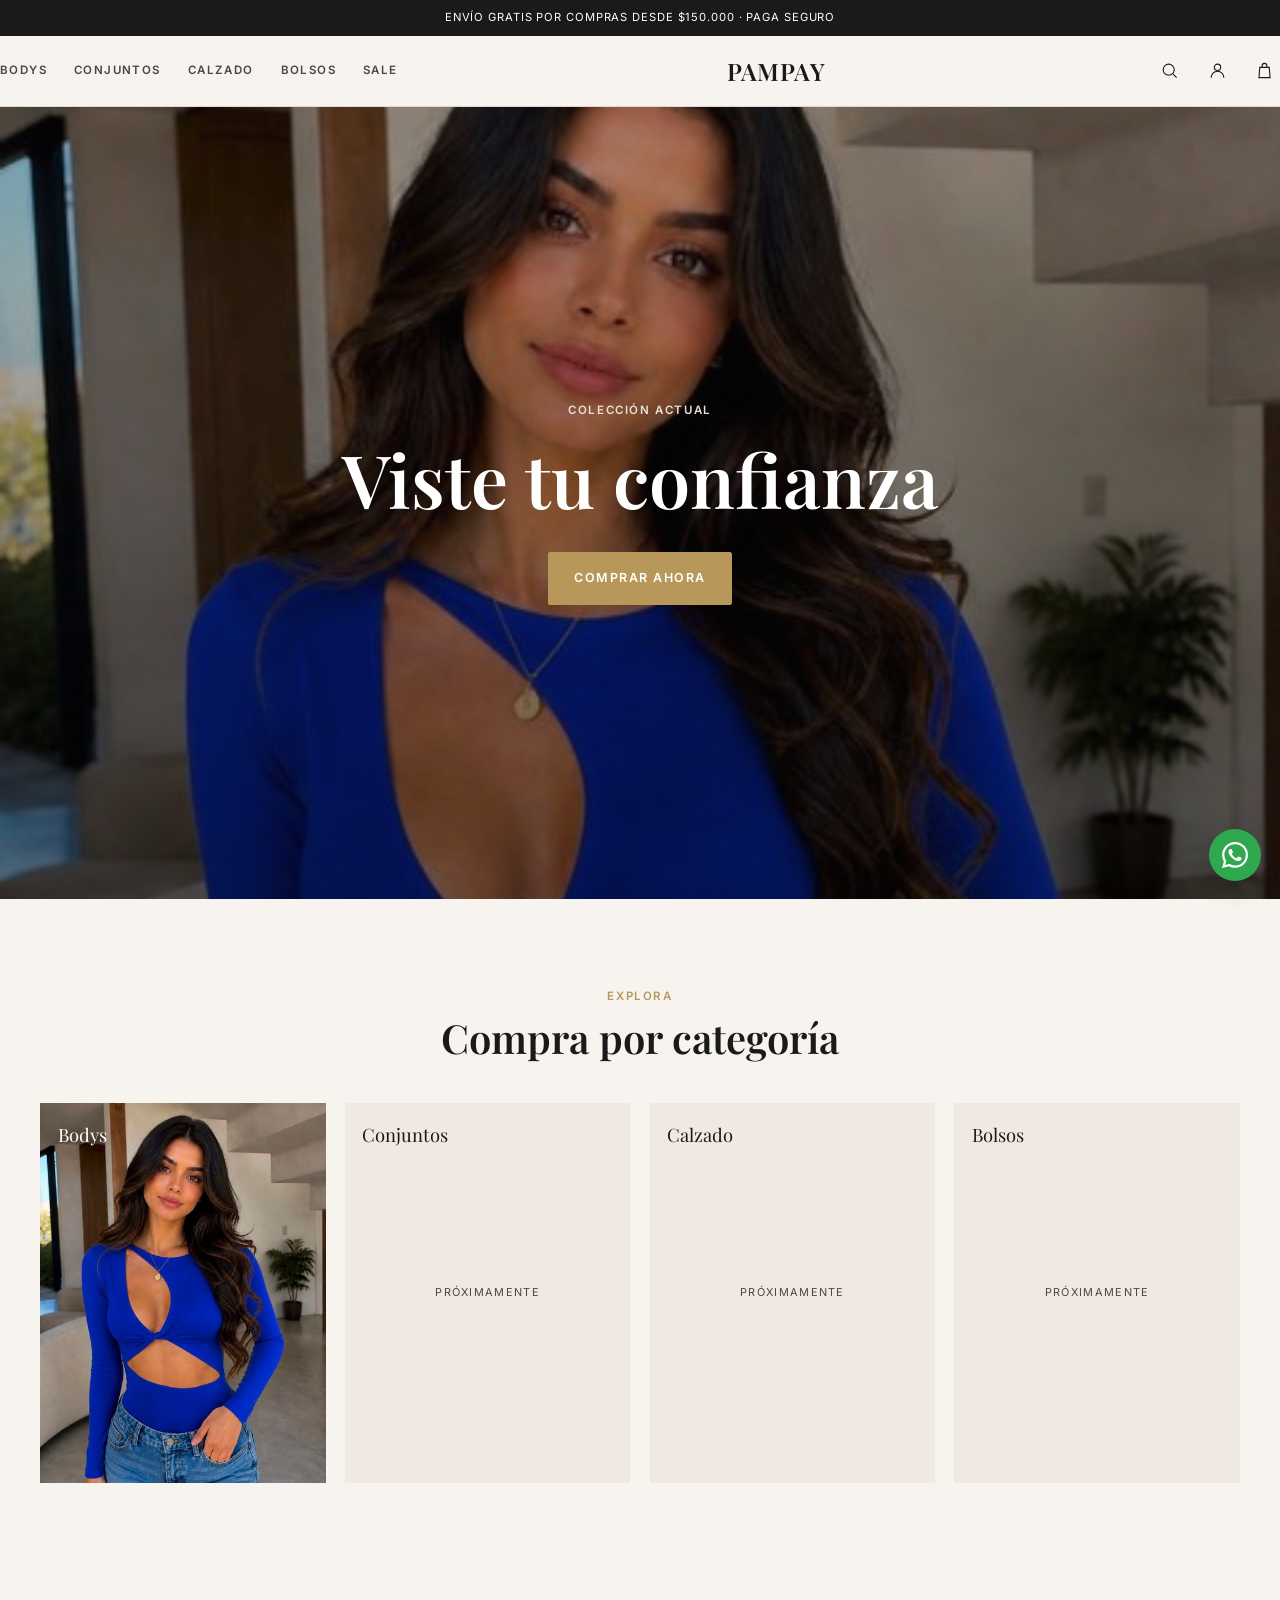
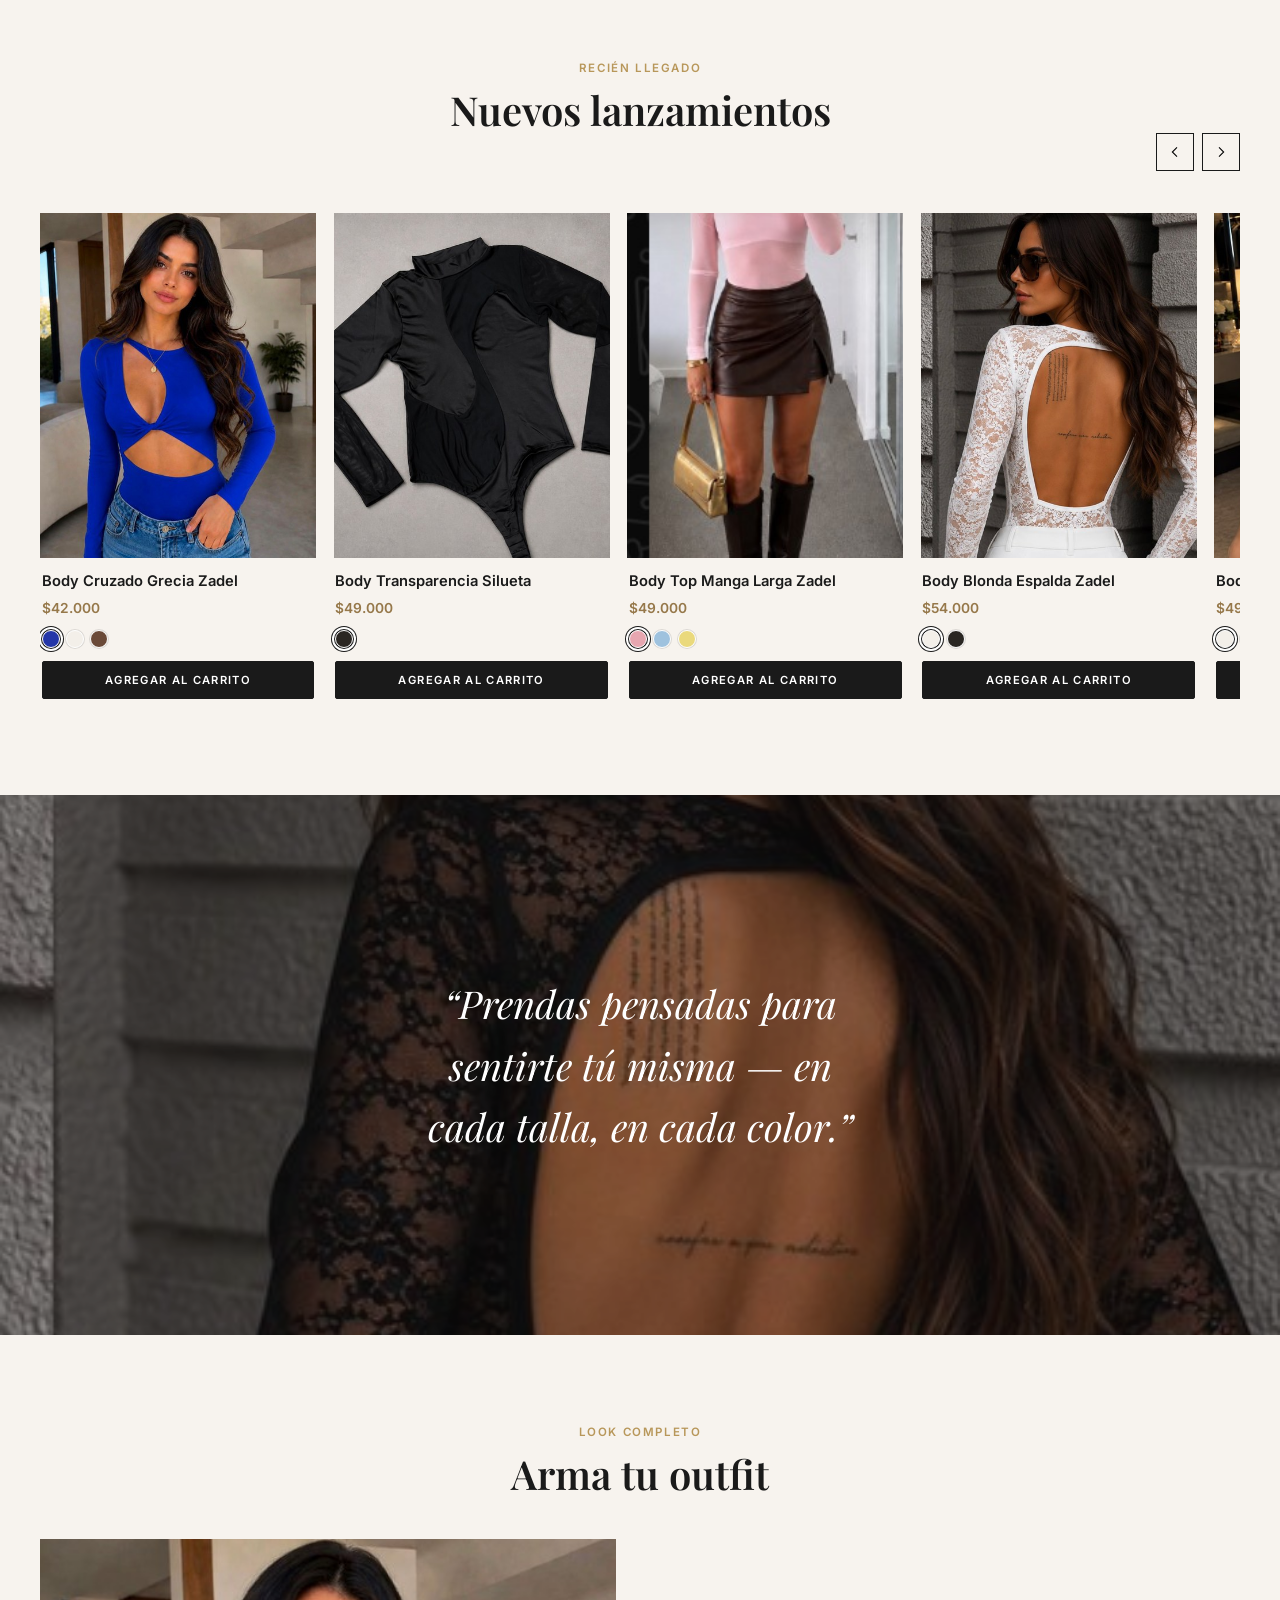
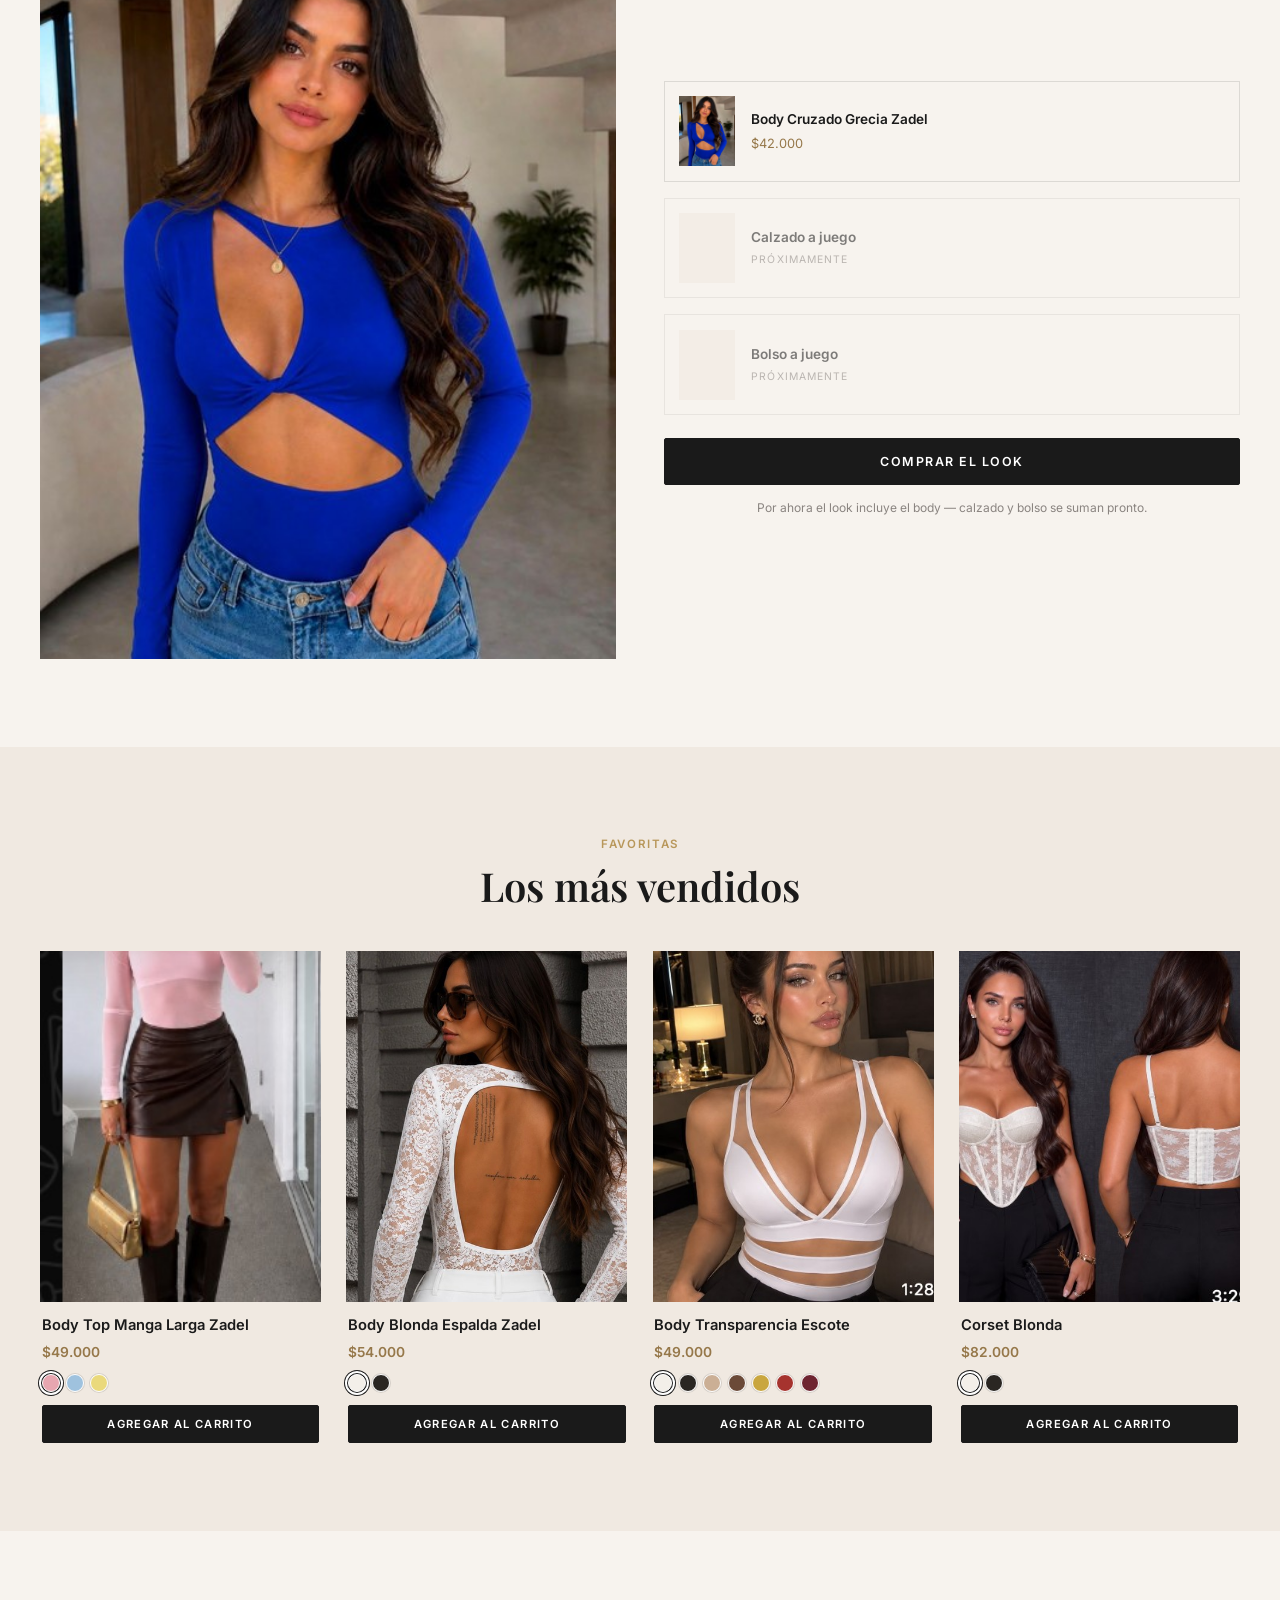
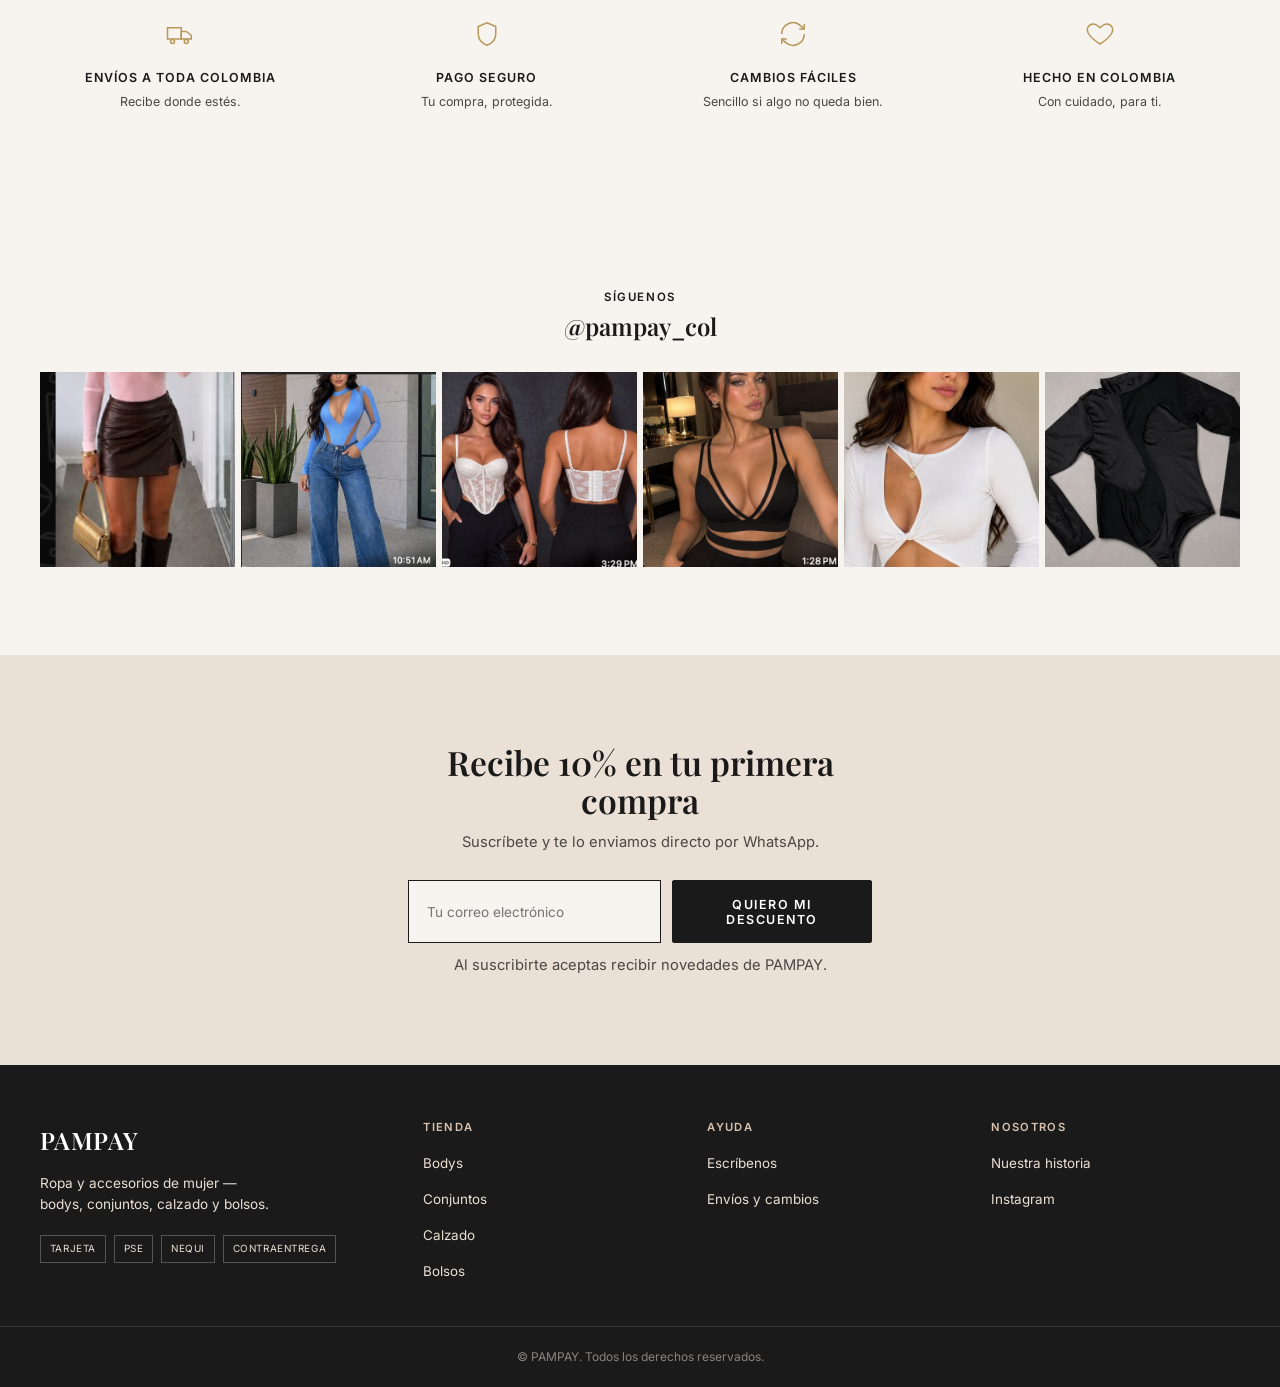
==== index.html @ c7ea90ad "Rediseño premium PAMPAY: cart, checkout, categorías y páginas de producto" ====
<!doctype html>
<html lang="es">
<head>
<meta charset="UTF-8">
<meta name="viewport" content="width=device-width, initial-scale=1.0">
<title>PAMPAY — Bodys, conjuntos, calzado y bolsos</title>
<meta name="description" content="PAMPAY — ropa y accesorios de mujer en Colombia. Bodys, conjuntos, calzado y bolsos. Envíos a todo el país.">
<link rel="preconnect" href="https://fonts.googleapis.com">
<link rel="preconnect" href="https://fonts.gstatic.com" crossorigin>
<link rel="stylesheet" href="https://fonts.googleapis.com/css2?family=Playfair+Display:ital,wght@0,500;0,600;1,500;1,600&family=Inter:wght@400;500;600;700&display=swap">
<link rel="stylesheet" href="assets/css/style.css?v=3">
</head>
<body>
<svg style="display:none" aria-hidden="true">
  <symbol id="ic-whatsapp" viewBox="0 0 24 24"><path d="M17.472 14.382c-.297-.149-1.758-.867-2.03-.967-.273-.099-.471-.148-.67.15-.197.297-.767.966-.94 1.164-.173.199-.347.223-.644.075-.297-.15-1.255-.463-2.39-1.475-.883-.788-1.48-1.761-1.653-2.059-.173-.297-.018-.458.13-.606.134-.133.298-.347.446-.52.149-.174.198-.298.298-.497.099-.198.05-.371-.025-.52-.075-.149-.669-1.612-.916-2.207-.242-.579-.487-.5-.669-.51-.173-.008-.371-.01-.57-.01-.198 0-.52.074-.792.372-.272.297-1.04 1.016-1.04 2.479 0 1.462 1.065 2.875 1.213 3.074.149.198 2.096 3.2 5.077 4.487.709.306 1.262.489 1.694.625.712.227 1.36.195 1.871.118.571-.085 1.758-.719 2.006-1.413.248-.694.248-1.289.173-1.413-.074-.124-.272-.198-.57-.347m-5.421 7.403h-.004a9.87 9.87 0 01-5.031-1.378l-.361-.214-3.741.982.998-3.648-.235-.374a9.86 9.86 0 01-1.51-5.26c.001-5.45 4.436-9.884 9.888-9.884 2.64 0 5.122 1.03 6.988 2.898a9.825 9.825 0 012.893 6.994c-.003 5.45-4.437 9.884-9.885 9.884m8.413-18.297A11.815 11.815 0 0012.05 0C5.495 0 .16 5.335.157 11.892c0 2.096.547 4.142 1.588 5.945L.057 24l6.305-1.654a11.882 11.882 0 005.683 1.448h.005c6.554 0 11.89-5.335 11.893-11.893a11.821 11.821 0 00-3.48-8.413" fill="currentColor" stroke="none"/></symbol>
  <symbol id="ic-search" viewBox="0 0 24 24"><circle cx="11" cy="11" r="7"/><path d="M21 21l-4.3-4.3"/></symbol>
  <symbol id="ic-user" viewBox="0 0 24 24"><circle cx="12" cy="8" r="4"/><path d="M4 21c0-4.4 3.6-8 8-8s8 3.6 8 8"/></symbol>
  <symbol id="ic-bag" viewBox="0 0 24 24"><path d="M6 8h12l1 13H5L6 8z"/><path d="M9 8V6a3 3 0 016 0v2"/></symbol>
  <symbol id="ic-arrow-l" viewBox="0 0 24 24"><path d="M15 5l-7 7 7 7"/></symbol>
  <symbol id="ic-arrow-r" viewBox="0 0 24 24"><path d="M9 5l7 7-7 7"/></symbol>
  <symbol id="ic-truck" viewBox="0 0 24 24"><path d="M2 7h11v9H2z"/><path d="M13 10h4l4 3v3h-8z"/><circle cx="6" cy="18" r="1.6"/><circle cx="17" cy="18" r="1.6"/></symbol>
  <symbol id="ic-shield" viewBox="0 0 24 24"><path d="M12 3l7 3v6c0 4.5-3 7.5-7 9-4-1.5-7-4.5-7-9V6l7-3z"/></symbol>
  <symbol id="ic-refresh" viewBox="0 0 24 24"><path d="M3 12a9 9 0 0115-6.7L21 8"/><path d="M21 4v4h-4"/><path d="M21 12a9 9 0 01-15 6.7L3 16"/><path d="M3 20v-4h4"/></symbol>
  <symbol id="ic-heart" viewBox="0 0 24 24"><path d="M12 20s-7-4.4-9.5-8.8C1 8 2.4 4.5 6 4c2-.3 3.6.7 6 3 2.4-2.3 4-3.3 6-3 3.6.5 5 4 3.5 7.2C19 15.6 12 20 12 20z"/></symbol>
</svg>

<div class="announce"><p>Envío gratis por compras desde $150.000 · Paga seguro</p></div>

<header class="site">
  <div class="wrap topbar">
    <div class="side">
      <button class="menu-toggle" id="menuToggle" aria-label="Menú"><span></span><span></span><span></span></button>
      <nav class="links">
        <a href="categoria.html?cat=bodys" data-cat="bodys">Bodys</a>
        <a href="categoria.html?cat=conjuntos" data-cat="conjuntos">Conjuntos</a>
        <a href="categoria.html?cat=calzado" data-cat="calzado">Calzado</a>
        <a href="categoria.html?cat=bolsos" data-cat="bolsos">Bolsos</a>
        <a href="categoria.html?cat=sale" data-cat="sale">Sale</a>
      </nav>
    </div>
    <a class="brandmark" href="index.html">PAMPAY</a>
    <div class="side icons">
      <button class="icon-btn" id="searchToggle" aria-label="Buscar"><svg><use href="#ic-search"/></svg></button>
      <button class="icon-btn" id="accountBtn" aria-label="Cuenta"><svg><use href="#ic-user"/></svg></button>
      <button class="icon-btn" id="cartOpenBtn" aria-label="Carrito"><svg><use href="#ic-bag"/></svg><span class="cart-count" id="cartCount">0</span></button>
    </div>
  </div>
  <div class="wrap mobile-menu" id="mobileMenu">
    <a href="categoria.html?cat=bodys">Bodys</a>
    <a href="categoria.html?cat=conjuntos">Conjuntos</a>
    <a href="categoria.html?cat=calzado">Calzado</a>
    <a href="categoria.html?cat=bolsos">Bolsos</a>
    <a href="categoria.html?cat=sale">Sale</a>
  </div>
  <div class="wrap search-panel" id="searchPanel">
    <input type="text" id="searchInput" placeholder="Buscar productos…">
    <div class="search-results" id="searchResults"></div>
  </div>
</header>

<section class="hero" style="padding:0;">
  <img class="hero-bg" src="assets/img/productos/cruzado-grecia-azul.jpg" alt="">
  <div class="hero-content">
    <span class="eyebrow">Colección actual</span>
    <h1>Viste tu confianza</h1>
    <a class="btn gold" href="#catalogo">Comprar ahora</a>
  </div>
</section>

<section id="categorias">
  <div class="wrap">
    <div class="sec-head">
      <span class="eyebrow">Explora</span>
      <h2>Compra por categoría</h2>
    </div>
    <div class="cat-grid" id="categoryGrid"></div>
  </div>
</section>

<section id="catalogo">
  <div class="wrap">
    <div class="sec-head" style="margin-bottom:0;">
      <span class="eyebrow">Recién llegado</span>
      <h2>Nuevos lanzamientos</h2>
    </div>
    <div class="carousel-nav">
      <button id="carouselPrev" aria-label="Anterior"><svg><use href="#ic-arrow-l"/></svg></button>
      <button id="carouselNext" aria-label="Siguiente"><svg><use href="#ic-arrow-r"/></svg></button>
    </div>
    <div class="carousel-wrap">
      <div class="carousel" id="newLaunches"></div>
    </div>
  </div>
</section>

<section class="editorial" style="padding:0;">
  <img src="assets/img/productos/blonda-espalda-negro.jpg" alt="Campaña PAMPAY">
  <blockquote>“Prendas pensadas para sentirte tú misma — en cada talla, en cada color.”</blockquote>
</section>

<section id="outfit">
  <div class="wrap">
    <div class="sec-head" style="margin-bottom:0;">
      <span class="eyebrow">Look completo</span>
      <h2>Arma tu outfit</h2>
    </div>
    <div class="outfit">
      <div class="outfit-photo"><img id="outfitPhoto" src="" alt=""></div>
      <div>
        <div class="outfit-items">
          <div class="outfit-item" id="outfitBodyItem"></div>
          <div class="outfit-item soon">
            <div style="width:56px;height:70px;background:var(--cream-deep);"></div>
            <div><div class="oi-name">Calzado a juego</div><div class="oi-soon">Próximamente</div></div>
          </div>
          <div class="outfit-item soon">
            <div style="width:56px;height:70px;background:var(--cream-deep);"></div>
            <div><div class="oi-name">Bolso a juego</div><div class="oi-soon">Próximamente</div></div>
          </div>
        </div>
        <button class="btn primary block" id="outfitBuyBtn" style="margin-top:1.4rem;">Comprar el look</button>
        <p class="pdp-note">Por ahora el look incluye el body — calzado y bolso se suman pronto.</p>
      </div>
    </div>
  </div>
</section>

<section id="bestsellers" style="background:var(--cream-deep);">
  <div class="wrap">
    <div class="sec-head">
      <span class="eyebrow">Favoritas</span>
      <h2>Los más vendidos</h2>
    </div>
    <div class="product-grid" id="bestsellersGrid"></div>
  </div>
</section>

<section id="beneficios">
  <div class="wrap">
    <div class="benefits">
      <div class="benefit"><svg><use href="#ic-truck"/></svg><h4>Envíos a toda Colombia</h4><p>Recibe donde estés.</p></div>
      <div class="benefit"><svg><use href="#ic-shield"/></svg><h4>Pago seguro</h4><p>Tu compra, protegida.</p></div>
      <div class="benefit"><svg><use href="#ic-refresh"/></svg><h4>Cambios fáciles</h4><p>Sencillo si algo no queda bien.</p></div>
      <div class="benefit"><svg><use href="#ic-heart"/></svg><h4>Hecho en Colombia</h4><p>Con cuidado, para ti.</p></div>
    </div>
  </div>
</section>

<section id="instagram">
  <div class="wrap">
    <div class="insta-head">
      <span class="eyebrow">Síguenos</span>
      <h2><a href="https://instagram.com/pampay_col" target="_blank" rel="noopener">@pampay_col</a></h2>
    </div>
    <div class="insta-grid" id="instaGrid">
      <a href="https://instagram.com/pampay_col" target="_blank" rel="noopener"><img src="assets/img/productos/top-manga-larga-rosa.jpg" alt=""></a>
      <a href="https://instagram.com/pampay_col" target="_blank" rel="noopener"><img src="assets/img/productos/manga-larga-mayatex-azul.jpg" alt=""></a>
      <a href="https://instagram.com/pampay_col" target="_blank" rel="noopener"><img src="assets/img/productos/corset-blonda-blanco.jpg" alt=""></a>
      <a href="https://instagram.com/pampay_col" target="_blank" rel="noopener"><img src="assets/img/productos/transparencia-escote-negro.jpg" alt=""></a>
      <a href="https://instagram.com/pampay_col" target="_blank" rel="noopener"><img src="assets/img/productos/cruzado-grecia-blanco.jpg" alt=""></a>
      <a href="https://instagram.com/pampay_col" target="_blank" rel="noopener"><img src="assets/img/productos/transparencia-silueta-negro.jpg" alt=""></a>
    </div>
  </div>
</section>

<section class="newsletter">
  <div class="wrap newsletter-inner">
    <h2>Recibe 10% en tu primera compra</h2>
    <p>Suscríbete y te lo enviamos directo por WhatsApp.</p>
    <form class="newsletter-form" id="newsletterForm">
      <input type="email" id="newsletterEmail" placeholder="Tu correo electrónico" required>
      <button class="btn primary" type="submit">Quiero mi descuento</button>
    </form>
    <p class="newsletter-note">Al suscribirte aceptas recibir novedades de PAMPAY.</p>
  </div>
</section>

<footer class="site">
  <div class="wrap foot-grid">
    <div class="foot-brand">
      <div class="brandmark">PAMPAY</div>
      <p>Ropa y accesorios de mujer — bodys, conjuntos, calzado y bolsos.</p>
      <div class="foot-payments">
        <span>Tarjeta</span><span>PSE</span><span>Nequi</span><span>Contraentrega</span>
      </div>
    </div>
    <div>
      <h4>Tienda</h4>
      <ul>
        <li><a href="categoria.html?cat=bodys">Bodys</a></li>
        <li><a href="categoria.html?cat=conjuntos">Conjuntos</a></li>
        <li><a href="categoria.html?cat=calzado">Calzado</a></li>
        <li><a href="categoria.html?cat=bolsos">Bolsos</a></li>
      </ul>
    </div>
    <div>
      <h4>Ayuda</h4>
      <ul>
        <li><a href="#" id="supportWaBtn" target="_blank" rel="noopener">Escríbenos</a></li>
        <li><a href="checkout.html">Envíos y cambios</a></li>
      </ul>
    </div>
    <div>
      <h4>Nosotros</h4>
      <ul>
        <li><a href="#">Nuestra historia</a></li>
        <li><a href="https://instagram.com/pampay_col" target="_blank" rel="noopener">Instagram</a></li>
      </ul>
    </div>
  </div>
  <div class="wrap foot-bottom">© PAMPAY. Todos los derechos reservados.</div>
</footer>

<a class="wa-float" id="waFloat" href="#" target="_blank" rel="noopener" aria-label="Escríbenos por WhatsApp">
  <svg viewBox="0 0 24 24" aria-hidden="true"><use href="#ic-whatsapp"/></svg>
</a>

<script src="assets/js/products.js?v=3"></script>
<script src="assets/js/cart.js?v=1"></script>
<script src="assets/js/render.js?v=1"></script>
<script src="assets/js/chrome.js?v=1"></script>
<script src="assets/js/main.js?v=3"></script>
</body>
</html>
---- assets/css/style.css ----
/* ============================================================
   PAMPAY — sistema de diseño premium/minimalista
   Paleta: crema / negro suave / nude / dorado. Mobile-first.
   ============================================================ */

:root{
  --cream:#F7F3EE;
  --cream-deep:#F0E9E1;
  --white:#FFFFFF;
  --ink:#1A1A1A;
  --ink-soft:#4A4744;
  --ink-faint:#8A8480;
  --nude:#D9C3B0;
  --nude-soft:#EAE0D5;
  --gold:#B8975A;
  --gold-deep:#96784A;
  --line:rgba(26,26,26,0.12);
  --line-soft:rgba(26,26,26,0.08);
  --danger:#8A3B2E;
  --radius:2px;
  --ease:cubic-bezier(.4,0,.2,1);
}

*{box-sizing:border-box;}
html{scroll-behavior:smooth;}
@media (prefers-reduced-motion: reduce){ html{scroll-behavior:auto;} }

body{
  margin:0; background:var(--cream); color:var(--ink);
  font-family:'Inter', -apple-system, BlinkMacSystemFont, 'Segoe UI', sans-serif;
  line-height:1.6; -webkit-font-smoothing:antialiased;
}
h1,h2,h3,h4{
  font-family:'Playfair Display', Georgia, serif; font-weight:600; margin:0;
  color:var(--ink); letter-spacing:0; line-height:1.15;
}
p{margin:0;}
a{color:inherit; text-decoration:none;}
img{max-width:100%; display:block;}
button{font-family:inherit;}
.wrap{max-width:1280px; margin:0 auto; padding:0 1.1rem;}
@media (min-width:768px){ .wrap{padding:0 2rem;} }
@media (min-width:1200px){ .wrap{padding:0 2.5rem;} }

.eyebrow, .uppercase{
  text-transform:uppercase; letter-spacing:.14em; font-size:.72rem; font-weight:600;
}

/* ---------- botones ---------- */
.btn{
  font-family:'Inter', sans-serif; font-weight:600; font-size:.78rem;
  text-transform:uppercase; letter-spacing:.12em;
  padding:.95rem 1.6rem; border-radius:var(--radius); border:1px solid var(--ink);
  cursor:pointer; display:inline-flex; align-items:center; justify-content:center; gap:.6rem;
  transition:background .3s var(--ease), color .3s var(--ease), border-color .3s var(--ease), opacity .3s var(--ease);
  background:transparent; color:var(--ink);
}
.btn.primary{background:var(--ink); color:var(--white);}
.btn.primary:hover{background:#000;}
.btn.gold{background:var(--gold); border-color:var(--gold); color:var(--white);}
.btn.gold:hover{background:var(--gold-deep); border-color:var(--gold-deep);}
.btn.ghost{background:transparent; color:var(--ink); border-color:var(--ink);}
.btn.ghost:hover{background:var(--ink); color:var(--white);}
.btn.on-dark{border-color:var(--white); color:var(--white);}
.btn.on-dark:hover{background:var(--white); color:var(--ink);}
.btn.block{width:100%;}
.btn.sm{padding:.7rem 1.1rem; font-size:.7rem;}
.btn:disabled{opacity:.45; cursor:not-allowed;}
.btn:disabled:hover{background:transparent; color:var(--ink);}

/* ============================================================
   Barra de anuncio
   ============================================================ */
.announce{background:var(--ink); color:var(--white); text-align:center; padding:.55rem 1rem;}
.announce p{font-size:.7rem; letter-spacing:.08em; text-transform:uppercase;}

/* ============================================================
   Header
   ============================================================ */
header.site{
  position:sticky; top:0; z-index:60; background:var(--cream);
  border-bottom:1px solid var(--line); transition:box-shadow .3s var(--ease);
}
header.site.scrolled{box-shadow:0 6px 20px rgba(26,26,26,0.06);}
.topbar{display:flex; align-items:center; justify-content:space-between; padding:1rem 0; gap:1rem; position:relative;}
.topbar .side{display:flex; align-items:center; gap:1.4rem; min-width:0;}
.topbar .side.icons{gap:1.1rem;}

.menu-toggle{display:flex; flex-direction:column; gap:5px; background:none; border:none; cursor:pointer; padding:.3rem;}
.menu-toggle span{width:22px; height:1.5px; background:var(--ink); display:block;}
@media (min-width:960px){ .menu-toggle{display:none;} }

nav.links{display:none; gap:1.7rem; align-items:center;}
nav.links a{font-size:.72rem; font-weight:600; text-transform:uppercase; letter-spacing:.12em; color:var(--ink-soft); padding:.3rem 0; border-bottom:1px solid transparent; transition:color .3s var(--ease), border-color .3s var(--ease);}
nav.links a:hover, nav.links a.active{color:var(--ink); border-color:var(--gold);}
@media (min-width:960px){ nav.links{display:flex;} }

.brandmark{font-family:'Playfair Display', serif; font-weight:600; font-size:1.5rem; letter-spacing:.02em; color:var(--ink); white-space:nowrap;}

.icon-btn{background:none; border:none; cursor:pointer; padding:.35rem; color:var(--ink); position:relative; display:inline-flex;}
.icon-btn svg{width:19px; height:19px; stroke:currentColor; fill:none; stroke-width:1.4;}
.cart-count{
  position:absolute; top:-4px; right:-6px; background:var(--gold); color:var(--white);
  font-size:.62rem; font-weight:700; width:16px; height:16px; border-radius:50%;
  display:flex; align-items:center; justify-content:center;
}

/* menú móvil desplegable */
.mobile-menu{display:none; flex-direction:column; padding:0 0 1.2rem; border-top:1px solid var(--line);}
.mobile-menu.open{display:flex;}
.mobile-menu a{padding:.85rem 0; font-size:.8rem; text-transform:uppercase; letter-spacing:.1em; font-weight:600; color:var(--ink-soft); border-bottom:1px solid var(--line-soft);}
@media (min-width:960px){ .mobile-menu{display:none !important;} }

/* buscador */
.search-panel{display:none; padding:1rem 0 1.3rem; border-top:1px solid var(--line);}
.search-panel.open{display:block;}
.search-panel input{
  width:100%; border:none; border-bottom:1px solid var(--ink); background:transparent;
  font-family:'Playfair Display', serif; font-size:1.3rem; padding:.5rem 0; outline:none; color:var(--ink);
}
.search-results{margin-top:1rem; display:grid; gap:.2rem; max-height:50vh; overflow:auto;}
.search-results a{display:flex; align-items:center; gap:.8rem; padding:.6rem .2rem; font-size:.85rem; color:var(--ink-soft);}
.search-results a:hover{color:var(--ink); background:var(--cream-deep);}
.search-results img{width:40px; height:50px; object-fit:cover;}
.search-empty{color:var(--ink-faint); font-size:.85rem; padding:.6rem .2rem;}

/* ============================================================
   Hero
   ============================================================ */
.hero{position:relative; height:88vh; min-height:440px; display:flex; align-items:center; justify-content:center; overflow:hidden; background:var(--ink);}
.hero img.hero-bg{position:absolute; inset:0; width:100%; height:100%; object-fit:cover; object-position:center 20%; opacity:.82;}
.hero::after{content:""; position:absolute; inset:0; background:linear-gradient(180deg, rgba(0,0,0,.15), rgba(0,0,0,.42));}
.hero-content{position:relative; z-index:1; text-align:center; color:var(--white); padding:0 1.2rem;}
.hero-content .eyebrow{color:var(--nude-soft); display:block; margin-bottom:1rem;}
.hero-content h1{font-size:clamp(2.4rem,7vw,4.6rem); color:var(--white); max-width:16ch; margin:0 auto;}
.hero-content .btn{margin-top:2rem;}

/* ============================================================
   Secciones genéricas
   ============================================================ */
section{padding:clamp(3.2rem,7vw,5.5rem) 0;}
.sec-head{text-align:center; max-width:44ch; margin:0 auto 2.6rem;}
.sec-head .eyebrow{color:var(--gold); display:block; margin-bottom:.6rem;}
.sec-head h2{font-size:clamp(1.7rem,3.4vw,2.5rem);}
.sec-head p{color:var(--ink-soft); margin-top:.8rem; font-size:.95rem;}

/* ---------- categorías ---------- */
.cat-grid{display:grid; grid-template-columns:1fr 1fr; gap:.9rem;}
@media (min-width:768px){ .cat-grid{grid-template-columns:repeat(4,1fr); gap:1.2rem;} }
.cat-card{position:relative; aspect-ratio:3/4; overflow:hidden; background:var(--nude-soft); display:block;}
.cat-card img{width:100%; height:100%; object-fit:cover; transition:transform .5s var(--ease);}
.cat-card:hover img{transform:scale(1.06);}
.cat-card .cat-label{
  position:absolute; top:1.1rem; left:1.1rem; color:var(--white); font-family:'Playfair Display', serif;
  font-size:1.15rem; text-shadow:0 2px 10px rgba(0,0,0,.35);
}
.cat-card.soon{background:var(--cream-deep);}
.cat-card.soon .cat-label{color:var(--ink); text-shadow:none;}
.cat-card .soon-badge{
  position:absolute; inset:0; display:flex; align-items:center; justify-content:center;
  background:rgba(247,243,238,.55); color:var(--ink-soft); font-size:.68rem; letter-spacing:.12em; text-transform:uppercase;
}
.cat-card.soon .soon-badge{background:transparent;}

/* ---------- carrusel productos ---------- */
.carousel-wrap{position:relative; margin-top:2.6rem;}
.carousel{display:flex; gap:1.1rem; overflow-x:auto; scroll-snap-type:x mandatory; padding-bottom:.5rem; scrollbar-width:none;}
.carousel::-webkit-scrollbar{display:none;}
.carousel .product-card{flex:0 0 62%; scroll-snap-align:start;}
@media (min-width:640px){ .carousel .product-card{flex-basis:38%;} }
@media (min-width:960px){ .carousel .product-card{flex-basis:23%;} }
.carousel-nav{display:none;}
@media (min-width:768px){
  .carousel-nav{display:flex; gap:.5rem; justify-content:flex-end; margin-bottom:1rem;}
  .carousel-nav button{width:38px; height:38px; border:1px solid var(--ink); background:var(--cream); cursor:pointer; display:flex; align-items:center; justify-content:center; transition:background .3s var(--ease), color .3s var(--ease);}
  .carousel-nav button:hover{background:var(--ink); color:var(--white);}
  .carousel-nav svg{width:16px; height:16px; stroke:currentColor; fill:none; stroke-width:1.6;}
}

/* ---------- product grid (categoría / bestsellers) ---------- */
.product-grid{display:grid; grid-template-columns:repeat(2,1fr); gap:1.4rem 1rem; margin-top:2.6rem;}
@media (min-width:768px){ .product-grid{grid-template-columns:repeat(4,1fr); gap:1.6rem;} }

/* ---------- product card ---------- */
.product-card{display:block;}
.product-media{display:block; position:relative; aspect-ratio:4/5; overflow:hidden; background:var(--nude-soft);}
.product-media img{position:absolute; inset:0; width:100%; height:100%; object-fit:cover; transition:opacity .35s var(--ease);}
.product-media img.img-2{opacity:0;}
.product-card:hover .product-media img.img-1{opacity:0;}
.product-card:hover .product-media img.img-2{opacity:1;}
.product-photo.placeholder{position:absolute; inset:0; display:flex; flex-direction:column; align-items:center; justify-content:center; gap:.4rem; color:var(--ink-faint); background:var(--cream-deep);}
.product-photo.placeholder span{font-family:'Playfair Display', serif; font-size:1.2rem; color:var(--gold-deep);}
.product-photo.placeholder small{font-size:.7rem; text-transform:uppercase; letter-spacing:.08em;}
.product-tag{
  position:absolute; top:.7rem; left:.7rem; background:var(--ink); color:var(--white);
  font-size:.62rem; text-transform:uppercase; letter-spacing:.1em; padding:.32rem .6rem;
}
.product-body{padding:.9rem .1rem 0;}
.product-body h3{font-size:.92rem; font-weight:600; line-height:1.35; font-family:'Inter',sans-serif;}
.product-price{font-size:.86rem; color:var(--gold-deep); margin-top:.3rem; font-weight:600;}
.product-detail{font-size:.78rem; color:var(--ink-soft); margin-top:.35rem; min-height:2.1rem;}
.swatch-row{display:flex; gap:.4rem; margin-top:.7rem; flex-wrap:wrap;}
.swatch{width:18px; height:18px; border-radius:50%; border:1px solid var(--white); box-shadow:0 0 0 1px var(--line); cursor:pointer; padding:0; transition:box-shadow .2s var(--ease);}
.swatch:hover{box-shadow:0 0 0 1px var(--ink);}
.swatch.active{box-shadow:0 0 0 1px var(--ink), 0 0 0 3px var(--white), 0 0 0 4px var(--ink);}
.product-cta{margin-top:.8rem; width:100%;}

/* ---------- banner editorial ---------- */
.editorial{position:relative; height:60vh; min-height:320px; display:flex; align-items:center; justify-content:center; overflow:hidden;}
.editorial img{position:absolute; inset:0; width:100%; height:100%; object-fit:cover;}
.editorial::after{content:""; position:absolute; inset:0; background:rgba(26,26,26,.32);}
.editorial blockquote{position:relative; z-index:1; color:var(--white); font-family:'Playfair Display', serif; font-size:clamp(1.4rem,4vw,2.4rem); text-align:center; max-width:22ch; margin:0 auto; padding:0 1.2rem; font-style:italic;}

/* ---------- arma tu outfit ---------- */
.outfit{display:grid; grid-template-columns:1fr; gap:1.6rem; align-items:center; margin-top:2.6rem;}
@media (min-width:860px){ .outfit{grid-template-columns:1fr 1fr; gap:3rem;} }
.outfit-photo{aspect-ratio:4/5; overflow:hidden; background:var(--nude-soft);}
.outfit-photo img{width:100%; height:100%; object-fit:cover;}
.outfit-items{display:grid; gap:1rem;}
.outfit-item{display:flex; gap:1rem; align-items:center; border:1px solid var(--line); padding:.9rem;}
.outfit-item img{width:56px; height:70px; object-fit:cover; background:var(--cream-deep);}
.outfit-item .oi-name{font-size:.85rem; font-weight:600;}
.outfit-item .oi-price{font-size:.8rem; color:var(--gold-deep); margin-top:.2rem;}
.outfit-item.soon{opacity:.55;}
.outfit-item .oi-soon{font-size:.65rem; text-transform:uppercase; letter-spacing:.1em; color:var(--ink-faint); margin-top:.2rem;}

/* ---------- beneficios ---------- */
.benefits{display:grid; grid-template-columns:1fr 1fr; gap:1.6rem; text-align:center;}
@media (min-width:768px){ .benefits{grid-template-columns:repeat(4,1fr);} }
.benefit{padding:0 .5rem;}
.benefit svg{width:30px; height:30px; stroke:var(--gold); fill:none; stroke-width:1.2; margin-bottom:.9rem;}
.benefit h4{font-family:'Inter',sans-serif; font-size:.78rem; text-transform:uppercase; letter-spacing:.08em; font-weight:600;}
.benefit p{font-size:.78rem; color:var(--ink-soft); margin-top:.4rem;}

/* ---------- instagram ---------- */
.insta-head{display:flex; flex-direction:column; align-items:center; gap:.4rem; text-align:center; margin-bottom:2rem;}
.insta-grid{display:grid; grid-template-columns:repeat(3,1fr); gap:.4rem;}
@media (min-width:768px){ .insta-grid{grid-template-columns:repeat(6,1fr);} }
.insta-grid a{position:relative; aspect-ratio:1/1; overflow:hidden; display:block;}
.insta-grid img{width:100%; height:100%; object-fit:cover; transition:transform .4s var(--ease);}
.insta-grid a:hover img{transform:scale(1.07);}

/* ---------- newsletter ---------- */
.newsletter{background:var(--nude-soft);}
.newsletter-inner{text-align:center; max-width:34rem; margin:0 auto;}
.newsletter-inner h2{font-size:clamp(1.5rem,3vw,2.1rem);}
.newsletter-inner p{color:var(--ink-soft); margin-top:.7rem; font-size:.92rem;}
.newsletter-form{display:flex; flex-direction:column; gap:.7rem; margin-top:1.6rem;}
@media (min-width:560px){ .newsletter-form{flex-direction:row;} }
.newsletter-form input{
  flex:1; border:1px solid var(--ink); background:var(--cream); padding:.9rem 1.1rem;
  font-size:.85rem; font-family:'Inter',sans-serif; outline:none;
}
.newsletter-note{font-size:.7rem; color:var(--ink-faint); margin-top:.9rem;}

/* ============================================================
   Footer
   ============================================================ */
footer.site{background:var(--ink); color:var(--nude-soft); padding:3.5rem 0 0;}
.foot-grid{display:grid; grid-template-columns:1fr 1fr; gap:2.2rem;}
@media (min-width:768px){ .foot-grid{grid-template-columns:1.4fr repeat(3,1fr);} }
.foot-brand .brandmark{color:var(--white);}
.foot-brand p{color:var(--nude-soft); margin-top:.8rem; font-size:.85rem; max-width:26ch;}
footer.site h4{font-size:.7rem; text-transform:uppercase; letter-spacing:.12em; color:var(--nude); margin-bottom:1rem; font-weight:600; font-family:'Inter',sans-serif;}
footer.site ul{list-style:none; padding:0; margin:0; display:grid; gap:.65rem;}
footer.site ul a{color:var(--nude-soft); font-size:.84rem;}
footer.site ul a:hover{color:var(--white);}
.foot-payments{display:flex; gap:.5rem; margin-top:1.2rem; flex-wrap:wrap;}
.foot-payments span{border:1px solid rgba(255,255,255,.25); color:var(--nude-soft); font-size:.62rem; letter-spacing:.06em; padding:.3rem .55rem; text-transform:uppercase;}
.foot-bottom{margin-top:2.6rem; padding:1.3rem 0; border-top:1px solid rgba(255,255,255,.12); font-size:.75rem; color:var(--ink-faint); text-align:center;}

/* ============================================================
   Carrito (drawer)
   ============================================================ */
.cart-overlay{position:fixed; inset:0; background:rgba(26,26,26,.4); z-index:90; opacity:0; pointer-events:none; transition:opacity .3s var(--ease);}
.cart-overlay.open{opacity:1; pointer-events:auto;}
.cart-drawer{
  position:fixed; top:0; right:0; height:100%; width:min(420px,92vw); background:var(--cream);
  z-index:91; transform:translateX(100%); transition:transform .35s var(--ease);
  display:flex; flex-direction:column;
}
.cart-drawer.open{transform:translateX(0);}
.cart-head{display:flex; align-items:center; justify-content:space-between; padding:1.3rem 1.4rem; border-bottom:1px solid var(--line);}
.cart-head h3{font-size:1.1rem;}
.cart-close{background:none; border:none; cursor:pointer; font-size:1.3rem; line-height:1; color:var(--ink);}
.cart-items{flex:1; overflow-y:auto; padding:1rem 1.4rem;}
.cart-empty{color:var(--ink-faint); font-size:.88rem; text-align:center; padding:3rem 1rem;}
.cart-line{display:flex; gap:.9rem; padding:1rem 0; border-bottom:1px solid var(--line-soft);}
.cart-line img{width:64px; height:80px; object-fit:cover; background:var(--nude-soft);}
.cart-line .cl-name{font-size:.85rem; font-weight:600;}
.cart-line .cl-meta{font-size:.75rem; color:var(--ink-soft); margin-top:.2rem;}
.cart-line .cl-price{font-size:.82rem; color:var(--gold-deep); margin-top:.4rem;}
.qty-stepper{display:inline-flex; align-items:center; border:1px solid var(--line); margin-top:.5rem;}
.qty-stepper button{width:26px; height:26px; background:none; border:none; cursor:pointer; font-size:.9rem;}
.qty-stepper span{min-width:22px; text-align:center; font-size:.8rem;}
.cl-remove{background:none; border:none; color:var(--ink-faint); font-size:.72rem; text-decoration:underline; cursor:pointer; margin-top:.5rem; padding:0;}
.cart-foot{border-top:1px solid var(--line); padding:1.2rem 1.4rem 1.5rem;}
.cart-subtotal{display:flex; justify-content:space-between; font-size:.92rem; font-weight:600; margin-bottom:1rem;}

/* ============================================================
   Página de categoría
   ============================================================ */
.cat-hero{text-align:center; padding:2.5rem 0 0;}
.cat-hero h1{font-size:clamp(1.9rem,4vw,2.7rem);}
.cat-hero p{color:var(--ink-soft); margin-top:.6rem;}
.coming-soon{text-align:center; padding:5rem 1rem; max-width:36rem; margin:0 auto;}
.coming-soon h2{font-size:clamp(1.6rem,3.5vw,2.2rem);}
.coming-soon p{color:var(--ink-soft); margin-top:1rem;}
.coming-soon .btn{margin-top:1.8rem;}
.breadcrumb{font-size:.72rem; text-transform:uppercase; letter-spacing:.08em; color:var(--ink-faint); padding-top:1.6rem;}
.breadcrumb a{color:var(--ink-faint);}
.breadcrumb a:hover{color:var(--ink);}

/* ============================================================
   Página de producto
   ============================================================ */
.pdp{display:grid; grid-template-columns:1fr; gap:2.2rem; padding-top:1.6rem;}
@media (min-width:900px){ .pdp{grid-template-columns:1.15fr 1fr; gap:3.5rem;} }
.pdp-gallery-main{aspect-ratio:4/5; background:var(--nude-soft); overflow:hidden;}
.pdp-gallery-main img{width:100%; height:100%; object-fit:cover;}
.pdp-thumbs{display:flex; gap:.6rem; margin-top:.7rem; overflow-x:auto;}
.pdp-thumbs button{width:64px; height:80px; flex:0 0 auto; padding:0; border:1px solid var(--line); background:var(--nude-soft); cursor:pointer; overflow:hidden;}
.pdp-thumbs button.active{border-color:var(--ink);}
.pdp-thumbs img{width:100%; height:100%; object-fit:cover;}

.pdp-info .pdp-name{font-size:clamp(1.5rem,3vw,2rem);}
.pdp-info .pdp-price{font-size:1.1rem; color:var(--gold-deep); font-weight:600; margin-top:.6rem;}
.pdp-block{margin-top:1.7rem;}
.pdp-block .lbl{font-size:.72rem; text-transform:uppercase; letter-spacing:.1em; color:var(--ink-soft); margin-bottom:.7rem; display:flex; justify-content:space-between; align-items:center;}
.pdp-block .lbl button{background:none; border:none; text-decoration:underline; cursor:pointer; font-size:.72rem; color:var(--ink-soft); text-transform:none; letter-spacing:0;}
.size-row{display:flex; gap:.6rem; flex-wrap:wrap;}
.size-pill{border:1px solid var(--ink); padding:.6rem 1.1rem; font-size:.78rem; background:transparent; cursor:pointer; transition:background .2s var(--ease), color .2s var(--ease);}
.size-pill.active{background:var(--ink); color:var(--white);}
.pdp-addcart{margin-top:2rem;}
.pdp-note{font-size:.75rem; color:var(--ink-faint); margin-top:.8rem; text-align:center;}

.accordion{border-top:1px solid var(--line); margin-top:2.2rem;}
.acc-item{border-bottom:1px solid var(--line);}
.acc-head{width:100%; display:flex; justify-content:space-between; align-items:center; padding:1.1rem 0; background:none; border:none; cursor:pointer; text-align:left; font-size:.85rem; font-weight:600;}
.acc-head .plus{font-size:1.1rem; transition:transform .3s var(--ease);}
.acc-item.open .acc-head .plus{transform:rotate(45deg);}
.acc-body{max-height:0; overflow:hidden; transition:max-height .3s var(--ease);}
.acc-item.open .acc-body{max-height:400px;}
.acc-body p{padding:0 0 1.1rem; font-size:.85rem; color:var(--ink-soft); line-height:1.7;}

/* modal guía de tallas */
.modal-overlay{position:fixed; inset:0; background:rgba(26,26,26,.5); z-index:95; display:none; align-items:center; justify-content:center; padding:1.2rem;}
.modal-overlay.open{display:flex;}
.modal-box{background:var(--cream); max-width:480px; width:100%; padding:2rem; max-height:85vh; overflow-y:auto;}
.modal-box h3{font-size:1.3rem; margin-bottom:.4rem;}
.modal-box .modal-note{font-size:.8rem; color:var(--ink-soft); margin-bottom:1.2rem;}
.size-table{width:100%; border-collapse:collapse; font-size:.82rem;}
.size-table th, .size-table td{border:1px solid var(--line); padding:.55rem .6rem; text-align:center;}
.size-table th{background:var(--cream-deep); font-weight:600;}
.modal-close-btn{margin-top:1.5rem;}

.related-grid{margin-top:1.5rem;}

/* ============================================================
   Checkout
   ============================================================ */
.checkout-grid{display:grid; grid-template-columns:1fr; gap:2.4rem; padding-top:2rem;}
@media (min-width:900px){ .checkout-grid{grid-template-columns:1fr .8fr;} }
.co-form label{display:block; font-size:.72rem; text-transform:uppercase; letter-spacing:.08em; color:var(--ink-soft); margin-bottom:.4rem; margin-top:1.1rem;}
.co-form input, .co-form select{
  width:100%; border:1px solid var(--line); background:var(--white); padding:.85rem .9rem; font-size:.9rem; font-family:'Inter',sans-serif; outline:none;
}
.co-form input:focus, .co-form select:focus{border-color:var(--ink);}
.co-row{display:grid; grid-template-columns:1fr 1fr; gap:1rem;}
.co-summary{background:var(--white); border:1px solid var(--line); padding:1.6rem;}
.co-line{display:flex; gap:.8rem; padding:.8rem 0; border-bottom:1px solid var(--line-soft);}
.co-line img{width:52px; height:65px; object-fit:cover;}
.co-line .cl-name{font-size:.82rem; font-weight:600;}
.co-line .cl-meta{font-size:.72rem; color:var(--ink-soft);}
.co-totals{margin-top:1.1rem; font-size:.85rem; display:grid; gap:.5rem;}
.co-totals .row{display:flex; justify-content:space-between;}
.co-totals .grand{font-weight:700; font-size:1rem; border-top:1px solid var(--line); padding-top:.7rem; margin-top:.3rem;}
.co-empty{text-align:center; padding:4rem 1rem; color:var(--ink-soft);}

/* ---------- floating whatsapp (soporte) ---------- */
.wa-float{
  position:fixed; right:1.2rem; bottom:1.2rem; z-index:50;
  width:52px; height:52px; border-radius:50%;
  background:#2FA84F; color:#fff;
  display:flex; align-items:center; justify-content:center;
  box-shadow:0 8px 22px rgba(0,0,0,.22);
  transition:transform .2s var(--ease);
}
.wa-float:hover{transform:translateY(-2px) scale(1.05);}
.wa-float svg{width:26px; height:26px; fill:currentColor;}

.toast{
  position:fixed; bottom:1.4rem; left:50%; transform:translate(-50%,10px); background:var(--ink); color:var(--white);
  padding:.85rem 1.3rem; font-size:.82rem; z-index:96; opacity:0; pointer-events:none; transition:opacity .3s var(--ease), transform .3s var(--ease);
}
.toast.show{opacity:1; transform:translate(-50%,0);}
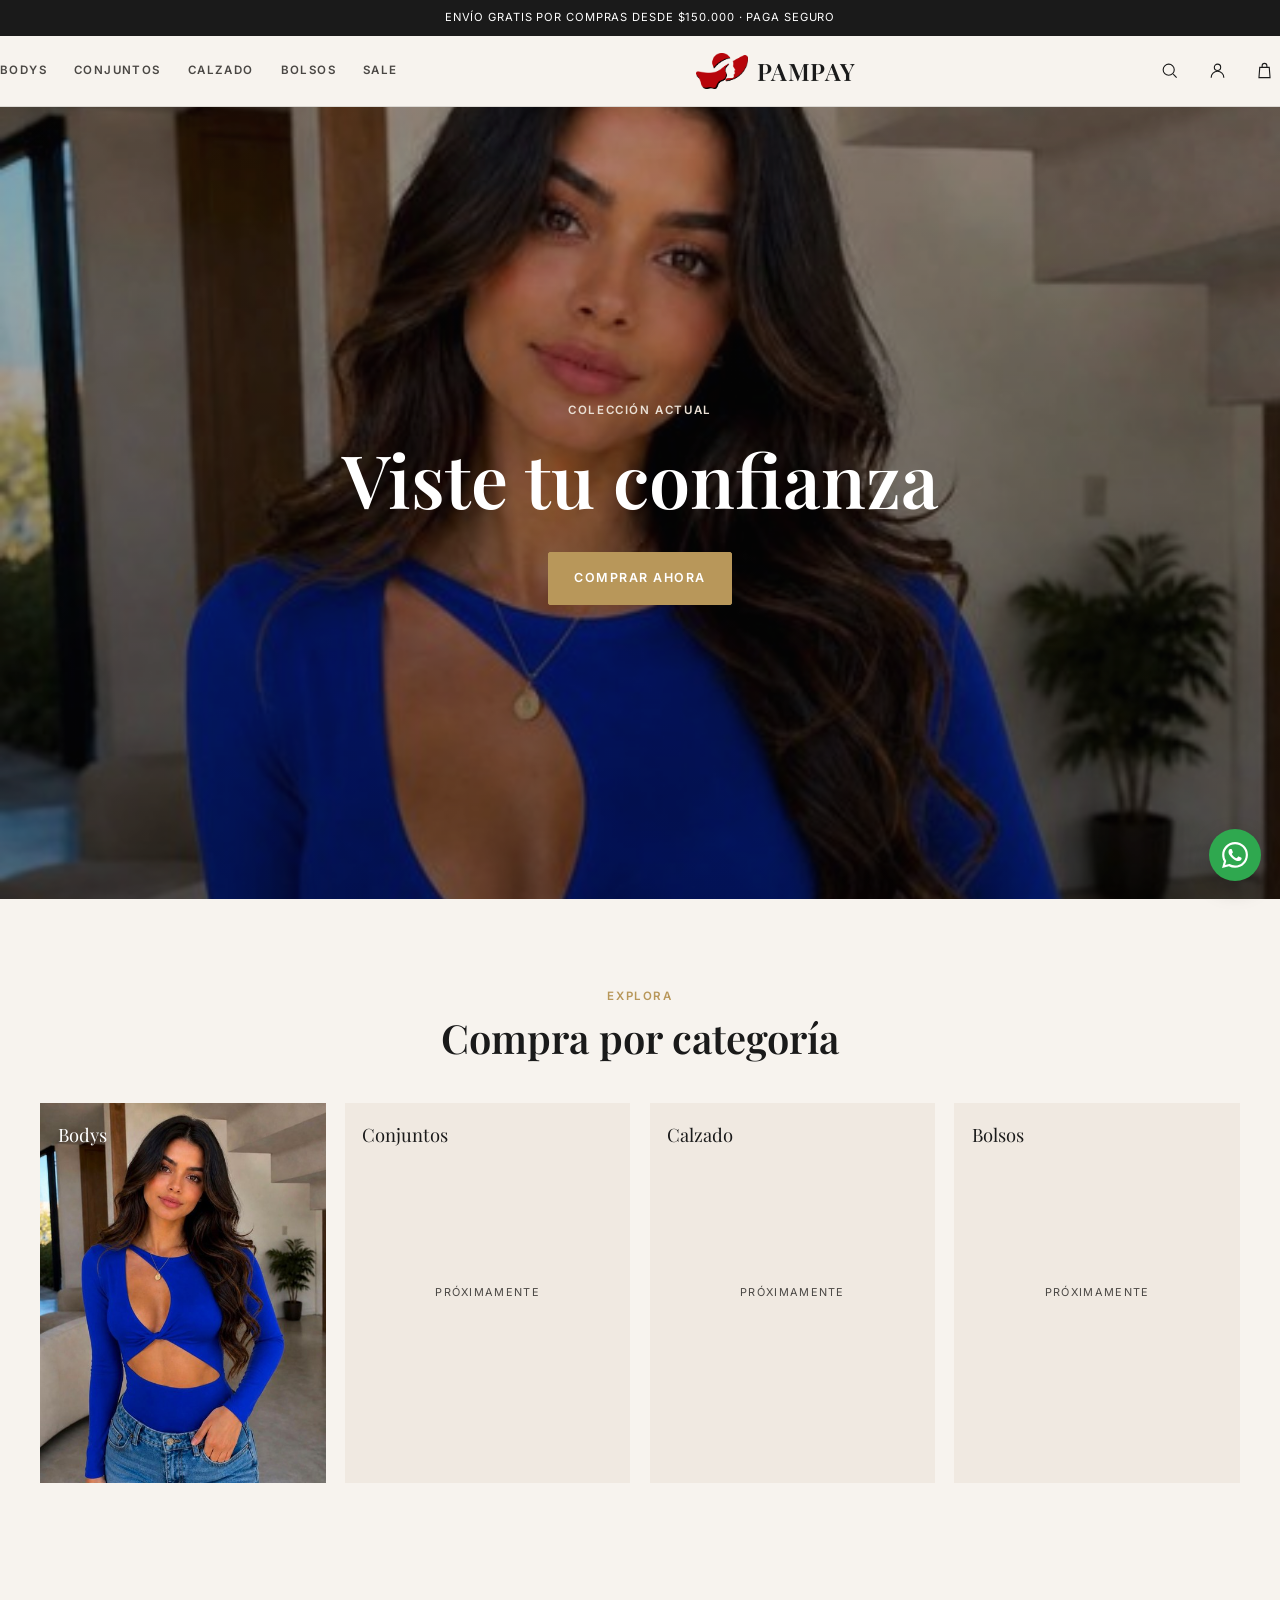
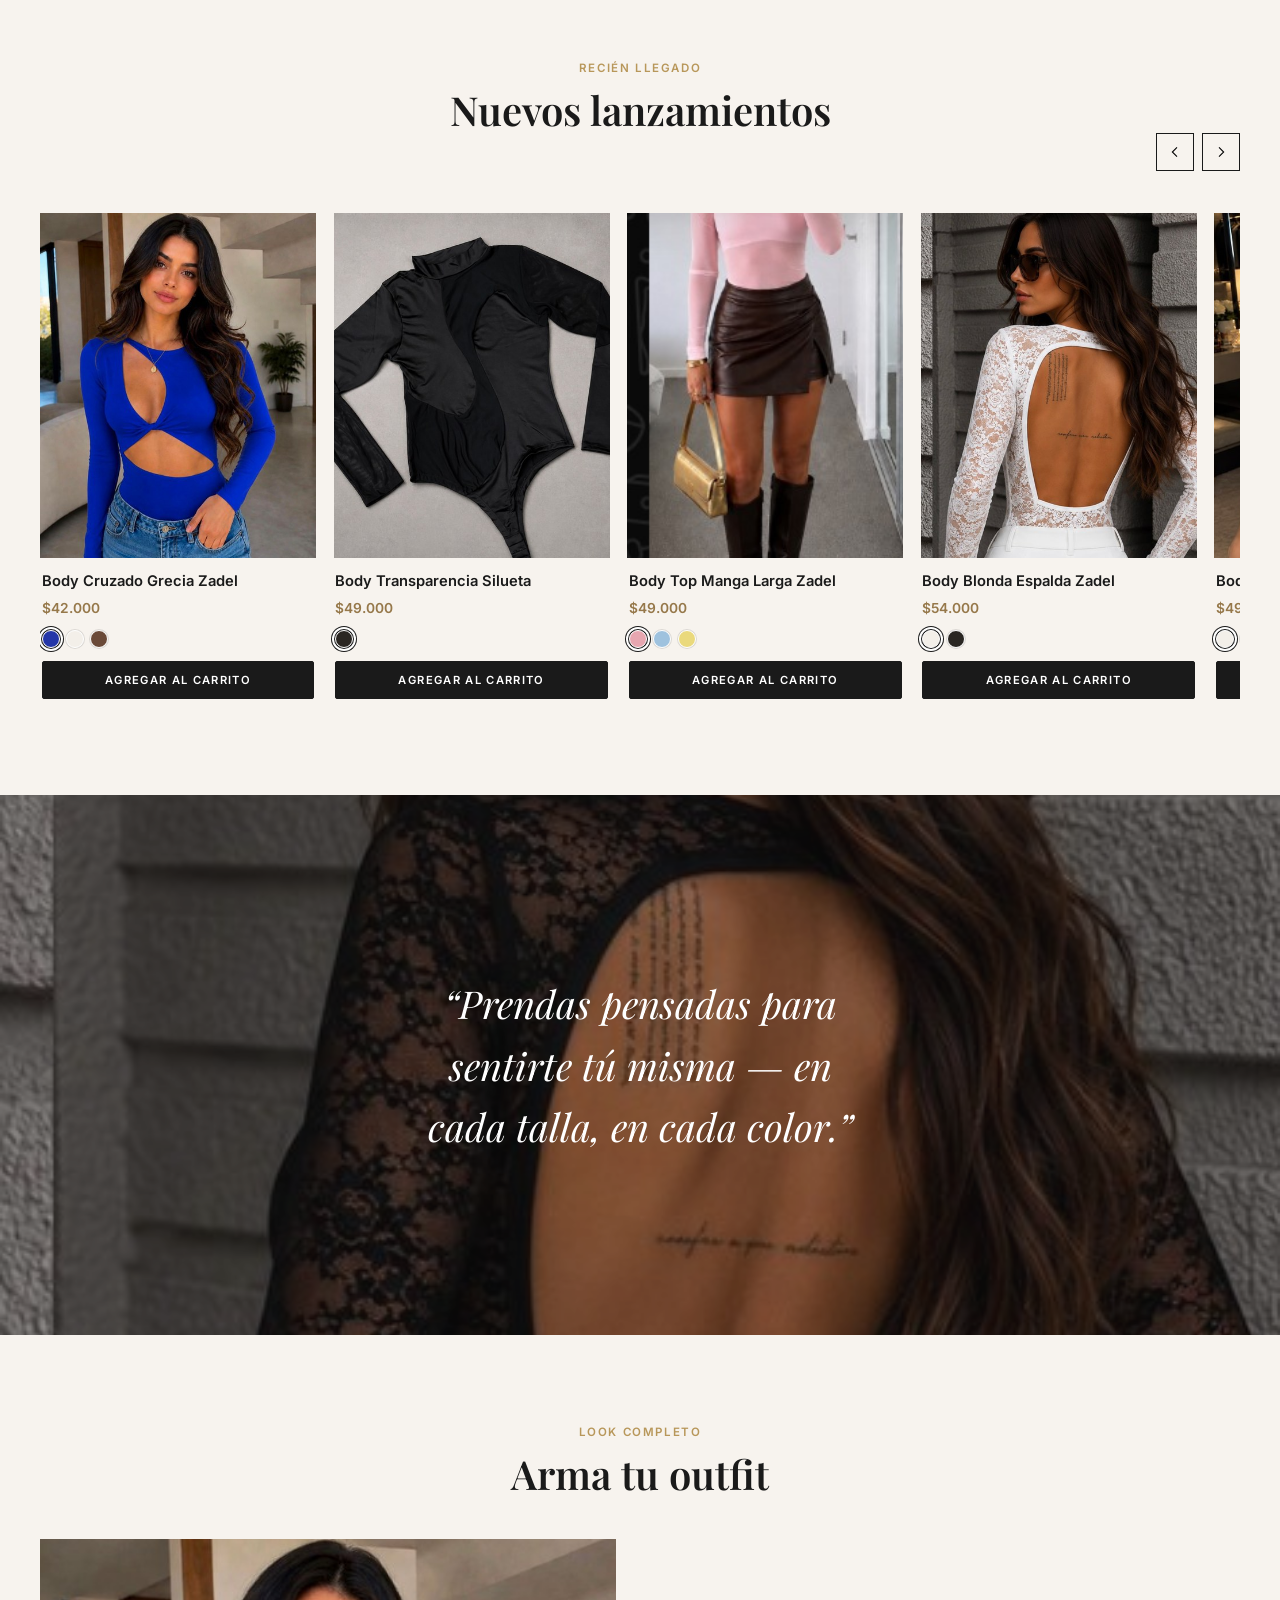
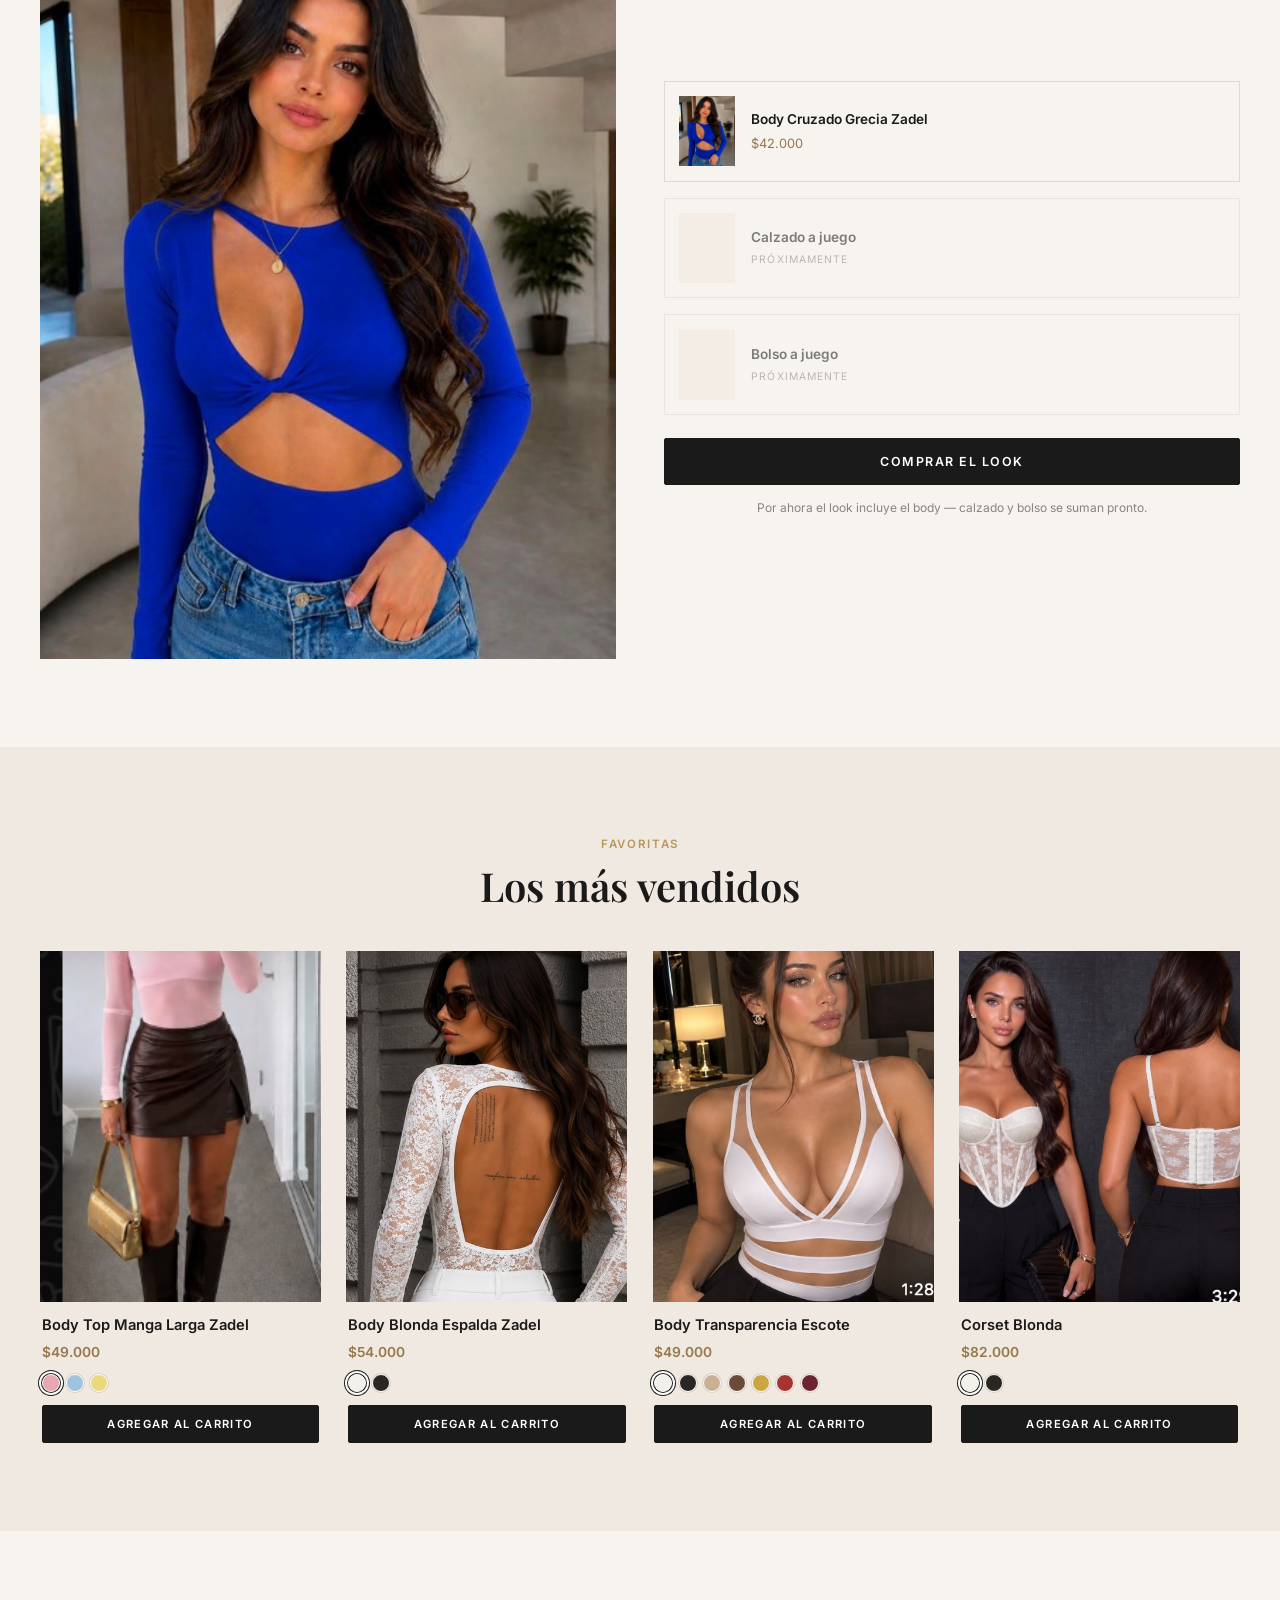
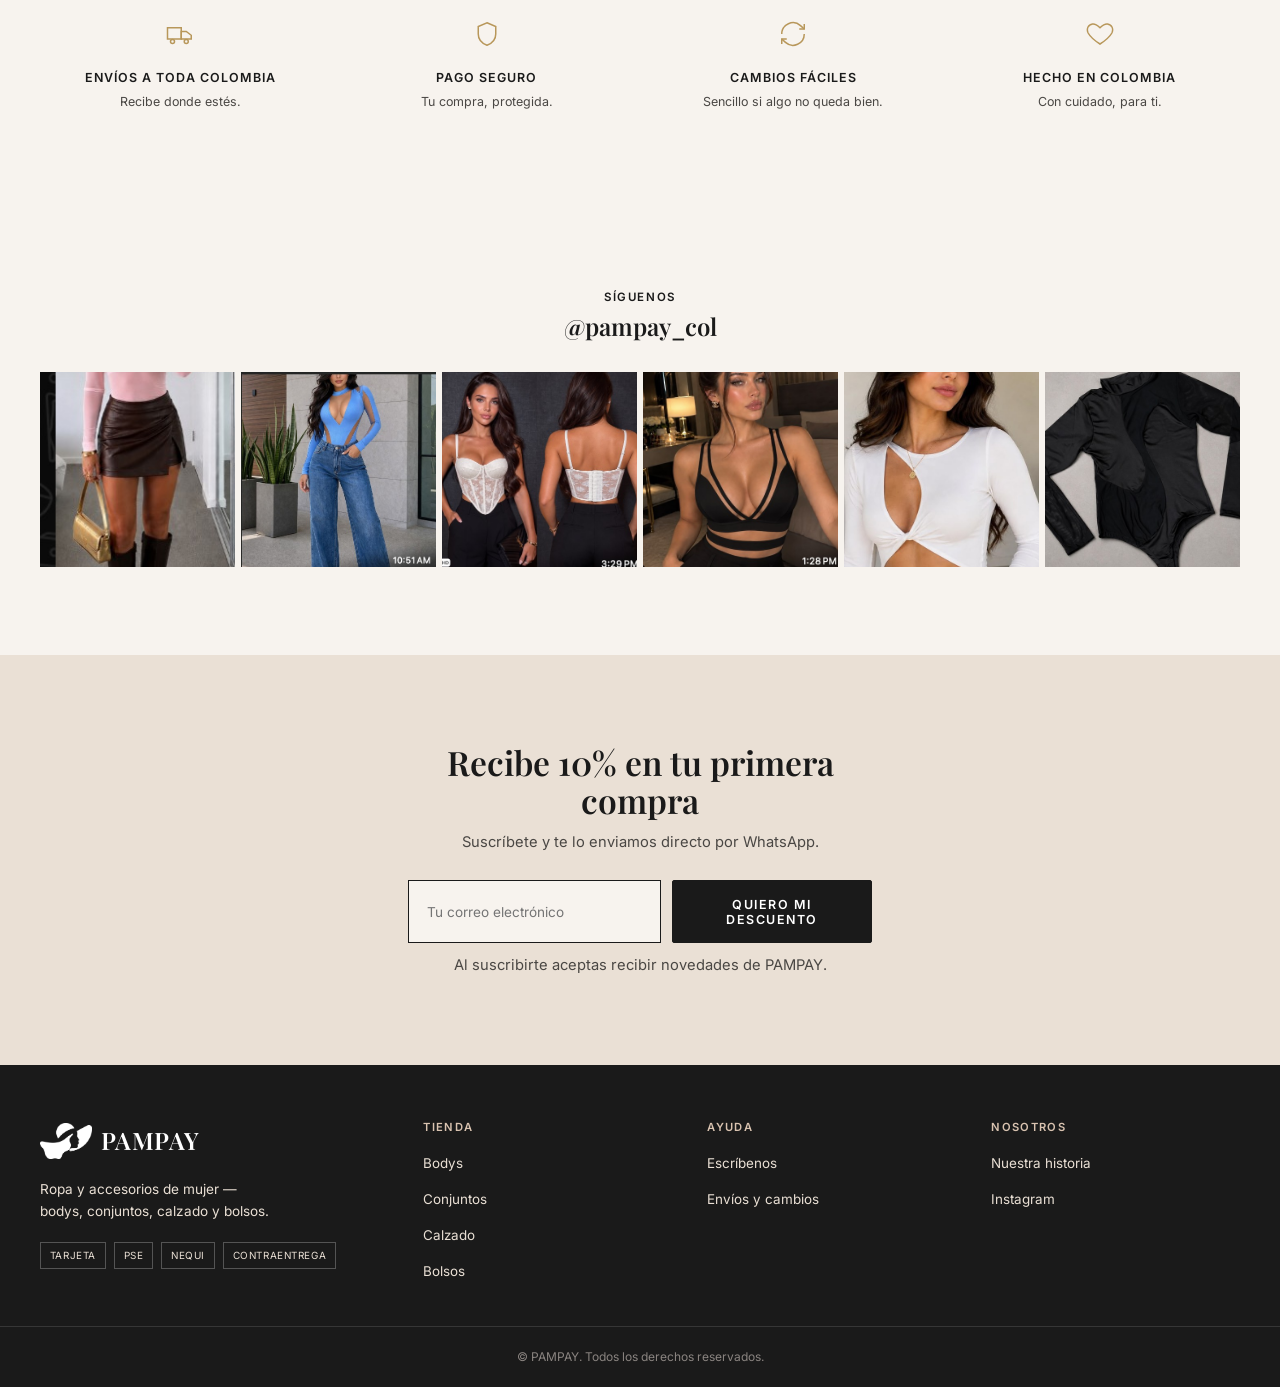
==== commit aa2e59f7: "Agregar logo real (silueta con sombrero) al header, footer y favicon" ====
--- a/index.html
+++ b/index.html
@@ -9,6 +9,7 @@
 <link rel="preconnect" href="https://fonts.gstatic.com" crossorigin>
 <link rel="stylesheet" href="https://fonts.googleapis.com/css2?family=Playfair+Display:ital,wght@0,500;0,600;1,500;1,600&family=Inter:wght@400;500;600;700&display=swap">
 <link rel="stylesheet" href="assets/css/style.css?v=3">
+<link rel="icon" type="image/png" href="assets/img/logo.png">
 </head>
 <body>
 <svg style="display:none" aria-hidden="true">
@@ -38,7 +39,7 @@
         <a href="categoria.html?cat=sale" data-cat="sale">Sale</a>
       </nav>
     </div>
-    <a class="brandmark" href="index.html">PAMPAY</a>
+    <a class="brandmark" href="index.html"><img class="brand-icon" src="assets/img/logo.png" alt="">PAMPAY</a>
     <div class="side icons">
       <button class="icon-btn" id="searchToggle" aria-label="Buscar"><svg><use href="#ic-search"/></svg></button>
       <button class="icon-btn" id="accountBtn" aria-label="Cuenta"><svg><use href="#ic-user"/></svg></button>
@@ -178,7 +179,7 @@
 <footer class="site">
   <div class="wrap foot-grid">
     <div class="foot-brand">
-      <div class="brandmark">PAMPAY</div>
+      <div class="brandmark"><img class="brand-icon" src="assets/img/logo.png" alt="">PAMPAY</div>
       <p>Ropa y accesorios de mujer — bodys, conjuntos, calzado y bolsos.</p>
       <div class="foot-payments">
         <span>Tarjeta</span><span>PSE</span><span>Nequi</span><span>Contraentrega</span>
--- a/assets/css/style.css
+++ b/assets/css/style.css
@@ -95,7 +95,10 @@
 nav.links a:hover, nav.links a.active{color:var(--ink); border-color:var(--gold);}
 @media (min-width:960px){ nav.links{display:flex;} }
 
-.brandmark{font-family:'Playfair Display', serif; font-weight:600; font-size:1.5rem; letter-spacing:.02em; color:var(--ink); white-space:nowrap;}
+.brandmark{display:inline-flex; align-items:center; gap:.55rem; font-family:'Playfair Display', serif; font-weight:600; font-size:1.5rem; letter-spacing:.02em; color:var(--ink); white-space:nowrap;}
+.brandmark .brand-icon{height:30px; width:auto; display:block;}
+@media (min-width:768px){ .brandmark .brand-icon{height:36px;} }
+footer.site .brandmark .brand-icon{filter:brightness(0) invert(1);}
 
 .icon-btn{background:none; border:none; cursor:pointer; padding:.35rem; color:var(--ink); position:relative; display:inline-flex;}
 .icon-btn svg{width:19px; height:19px; stroke:currentColor; fill:none; stroke-width:1.4;}
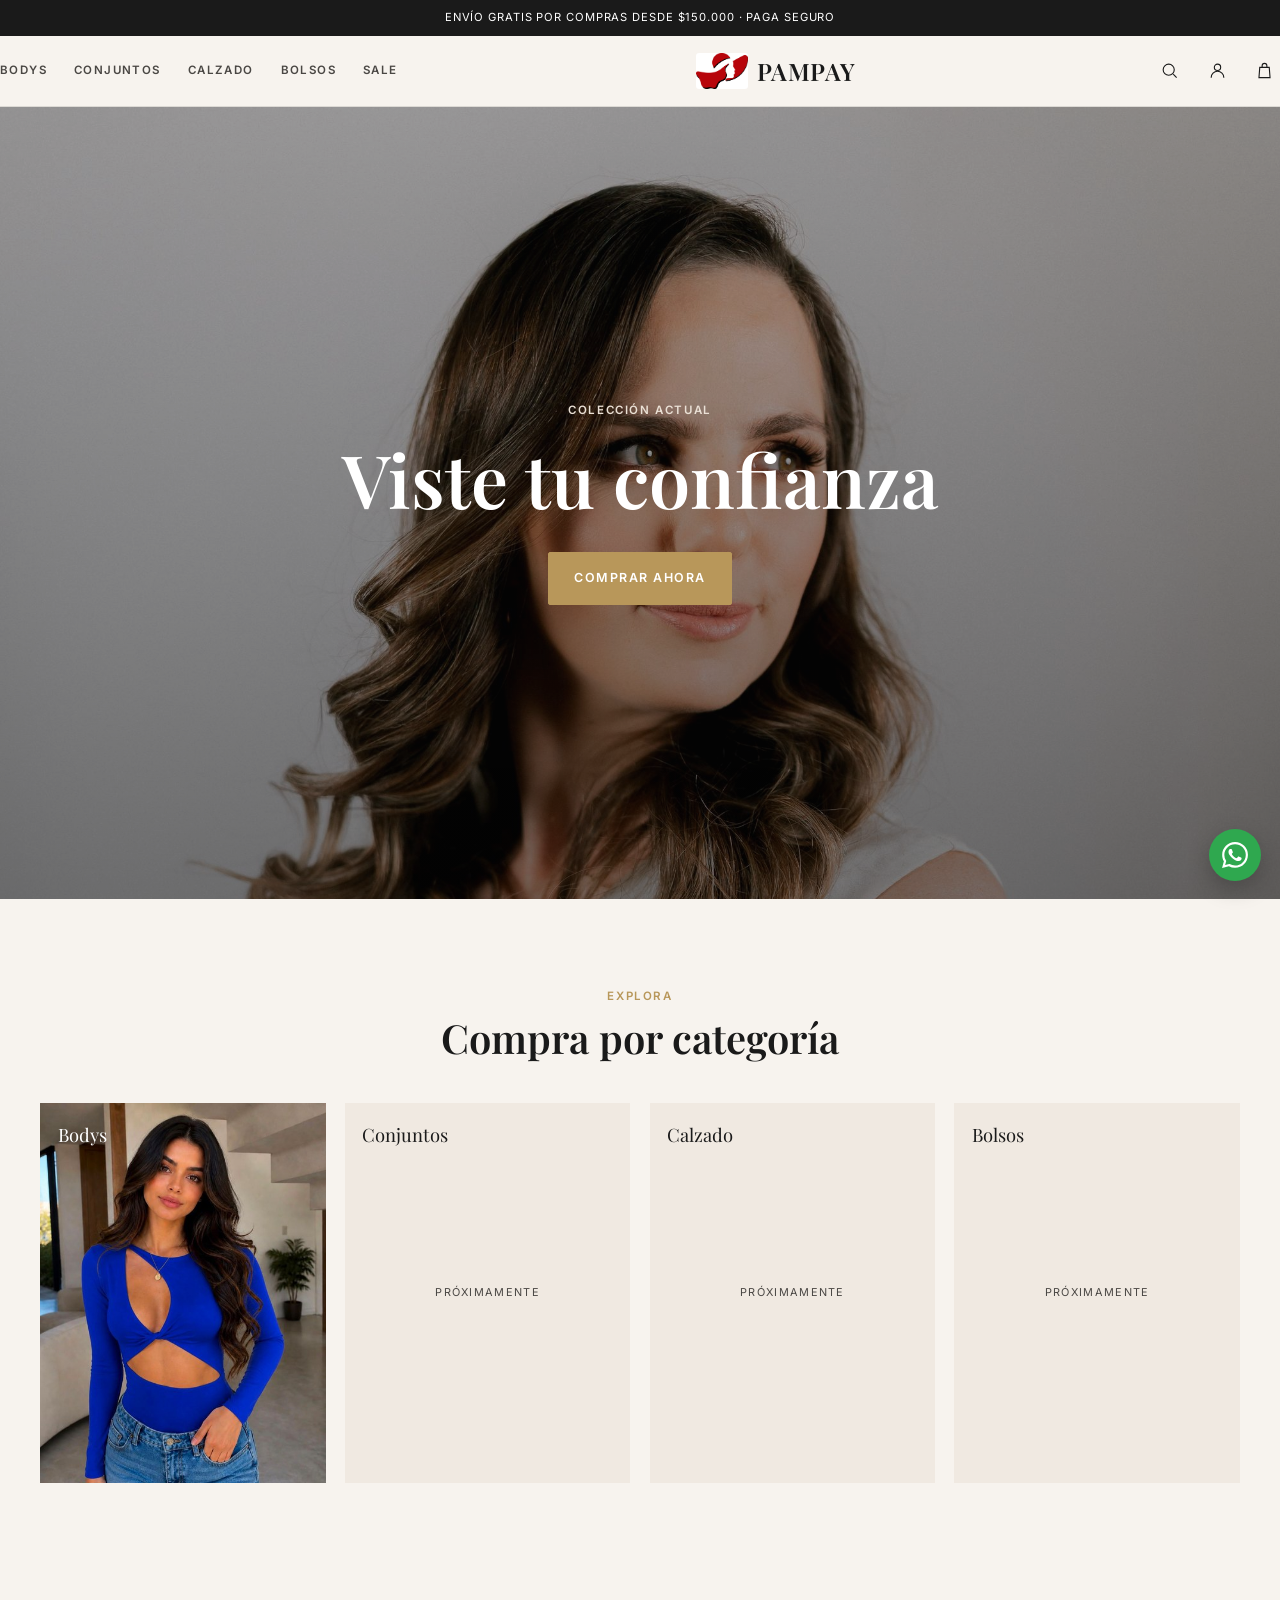
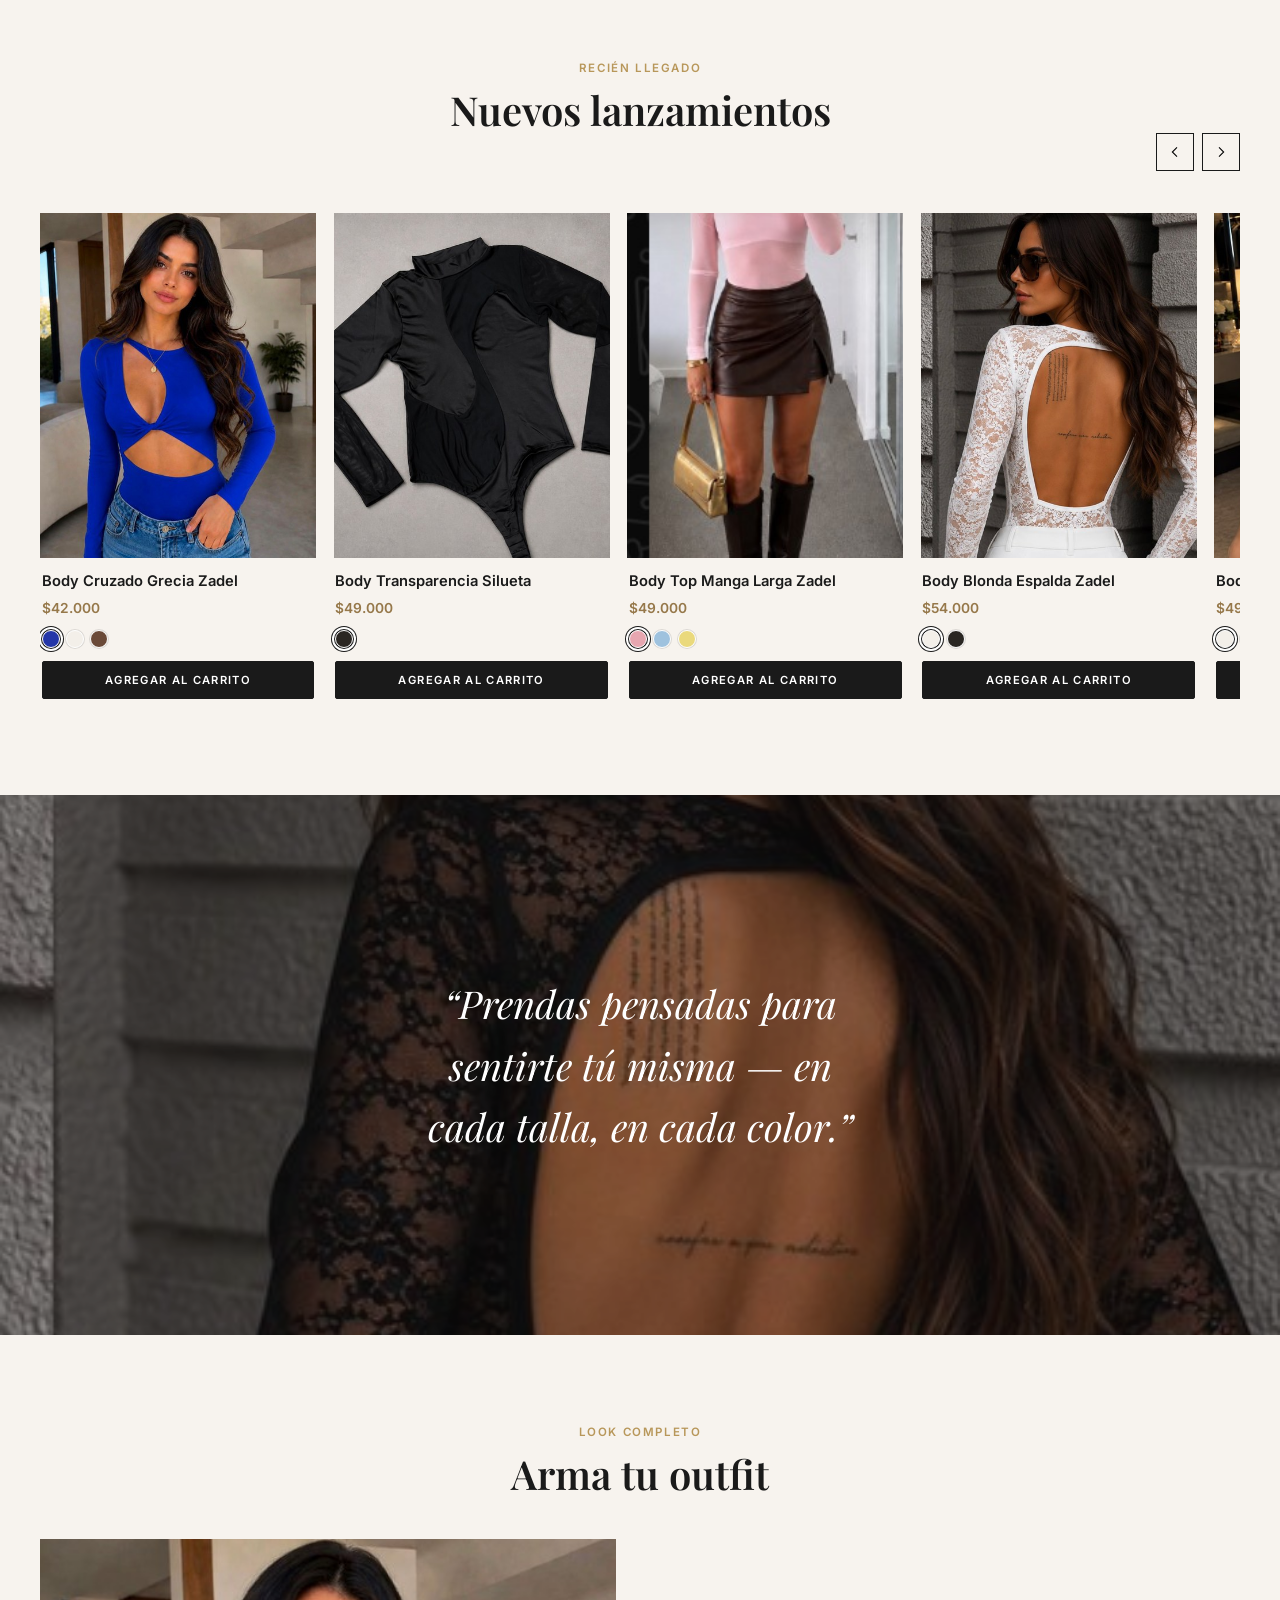
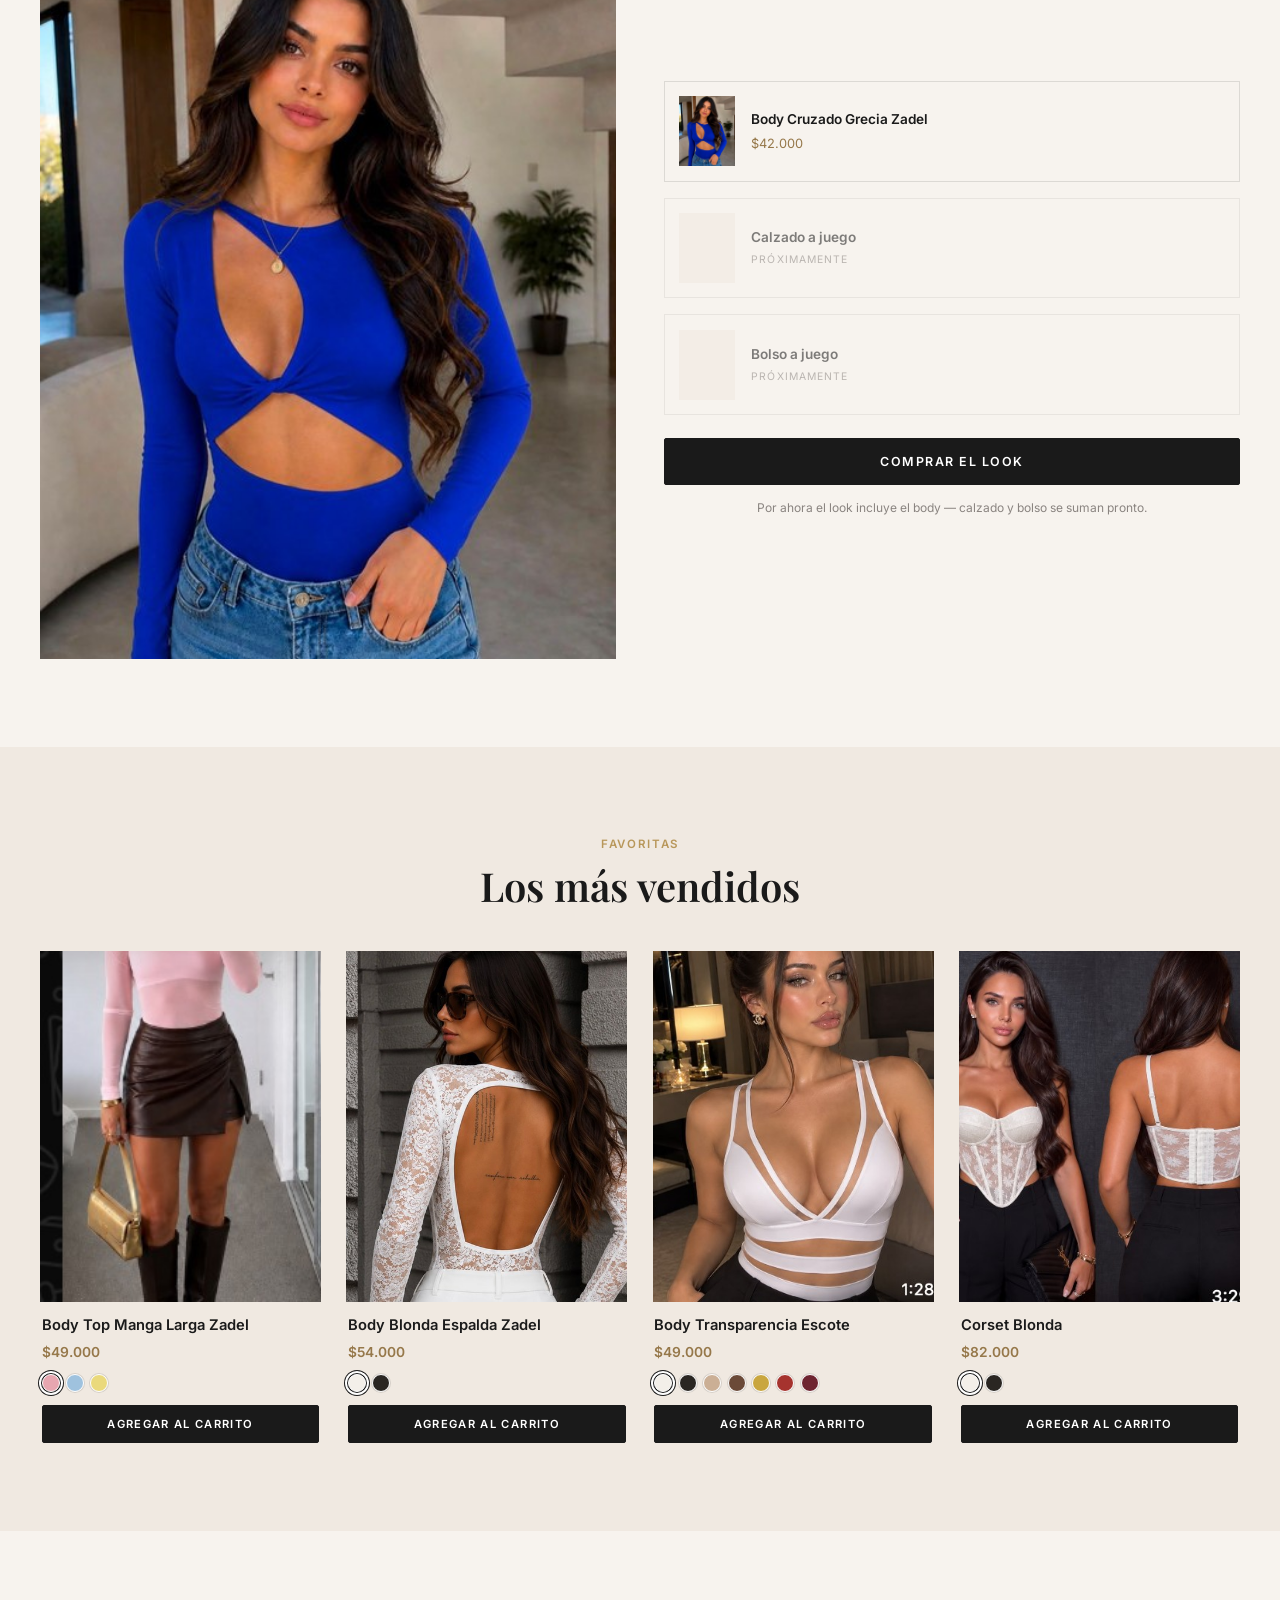
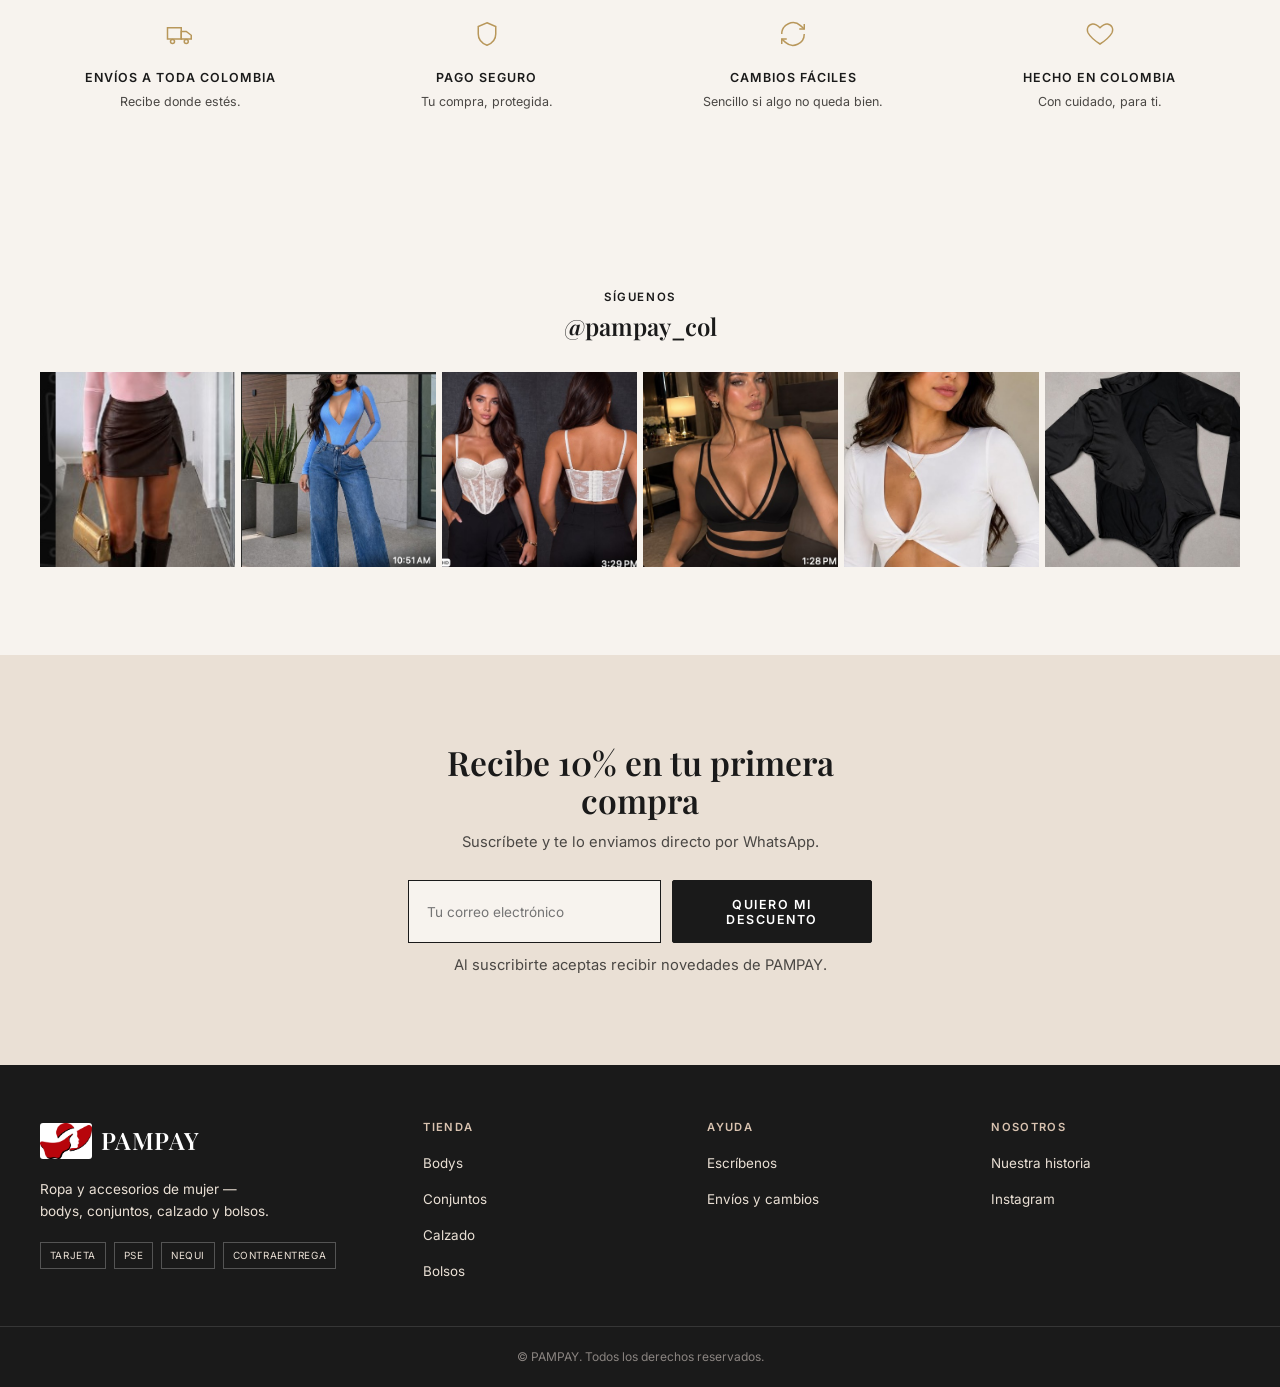
==== commit 38ec1d31: "Favicon cuadrado del logo + nueva foto de portada del hero" ====
--- a/index.html
+++ b/index.html
@@ -9,7 +9,9 @@
 <link rel="preconnect" href="https://fonts.gstatic.com" crossorigin>
 <link rel="stylesheet" href="https://fonts.googleapis.com/css2?family=Playfair+Display:ital,wght@0,500;0,600;1,500;1,600&family=Inter:wght@400;500;600;700&display=swap">
 <link rel="stylesheet" href="assets/css/style.css?v=3">
-<link rel="icon" type="image/png" href="assets/img/logo.png">
+<link rel="icon" type="image/png" sizes="32x32" href="assets/img/favicon-32.png">
+<link rel="icon" type="image/png" sizes="192x192" href="assets/img/favicon-192.png">
+<link rel="apple-touch-icon" sizes="180x180" href="assets/img/apple-touch-icon.png">
 </head>
 <body>
 <svg style="display:none" aria-hidden="true">
@@ -60,7 +62,8 @@
 </header>
 
 <section class="hero" style="padding:0;">
-  <img class="hero-bg" src="assets/img/productos/cruzado-grecia-azul.jpg" alt="">
+  <!-- Foto de stock (Pexels, uso libre comercial) — no es una foto real de PAMPAY, solo ambientación del hero -->
+  <img class="hero-bg" src="assets/img/hero-bg.jpg" alt="">
   <div class="hero-content">
     <span class="eyebrow">Colección actual</span>
     <h1>Viste tu confianza</h1>
--- a/assets/css/style.css
+++ b/assets/css/style.css
@@ -96,9 +96,8 @@
 @media (min-width:960px){ nav.links{display:flex;} }
 
 .brandmark{display:inline-flex; align-items:center; gap:.55rem; font-family:'Playfair Display', serif; font-weight:600; font-size:1.5rem; letter-spacing:.02em; color:var(--ink); white-space:nowrap;}
-.brandmark .brand-icon{height:30px; width:auto; display:block;}
+.brandmark .brand-icon{height:30px; width:auto; display:block; border-radius:3px;}
 @media (min-width:768px){ .brandmark .brand-icon{height:36px;} }
-footer.site .brandmark .brand-icon{filter:brightness(0) invert(1);}
 
 .icon-btn{background:none; border:none; cursor:pointer; padding:.35rem; color:var(--ink); position:relative; display:inline-flex;}
 .icon-btn svg{width:19px; height:19px; stroke:currentColor; fill:none; stroke-width:1.4;}
